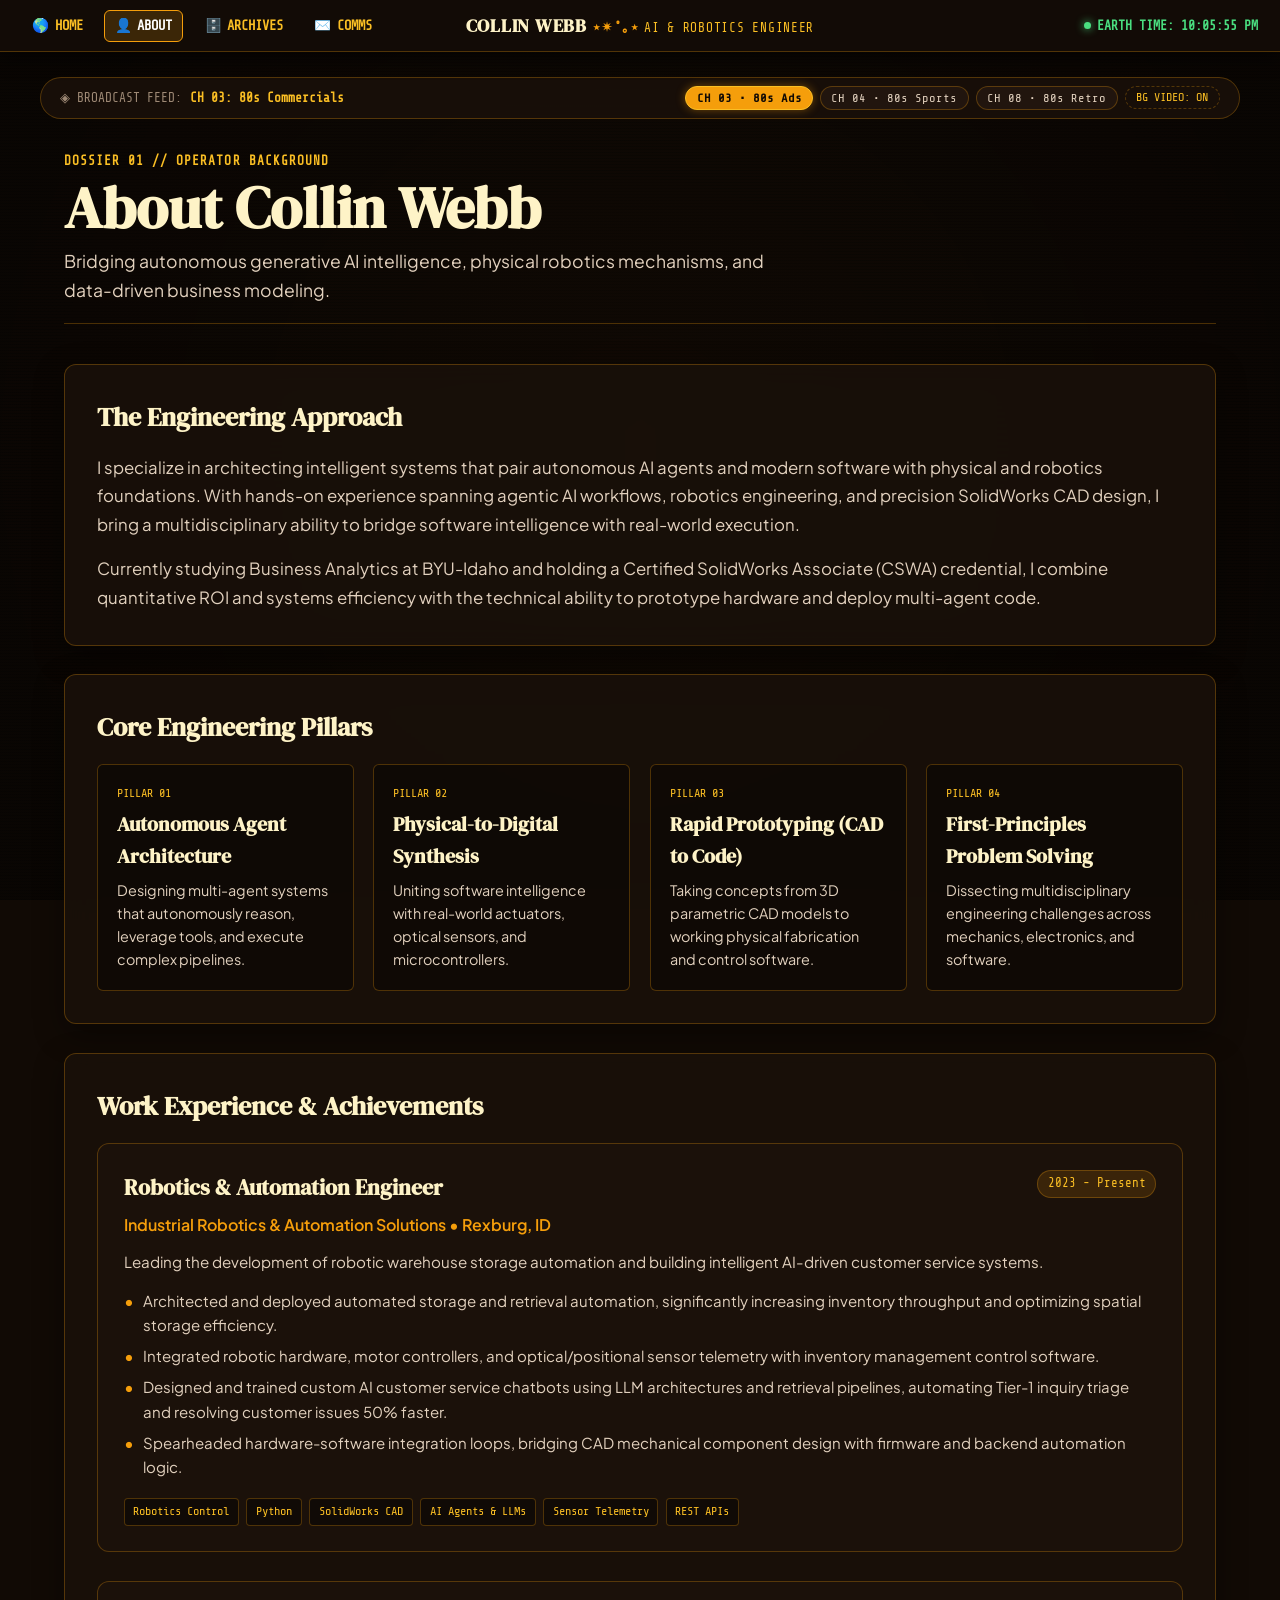
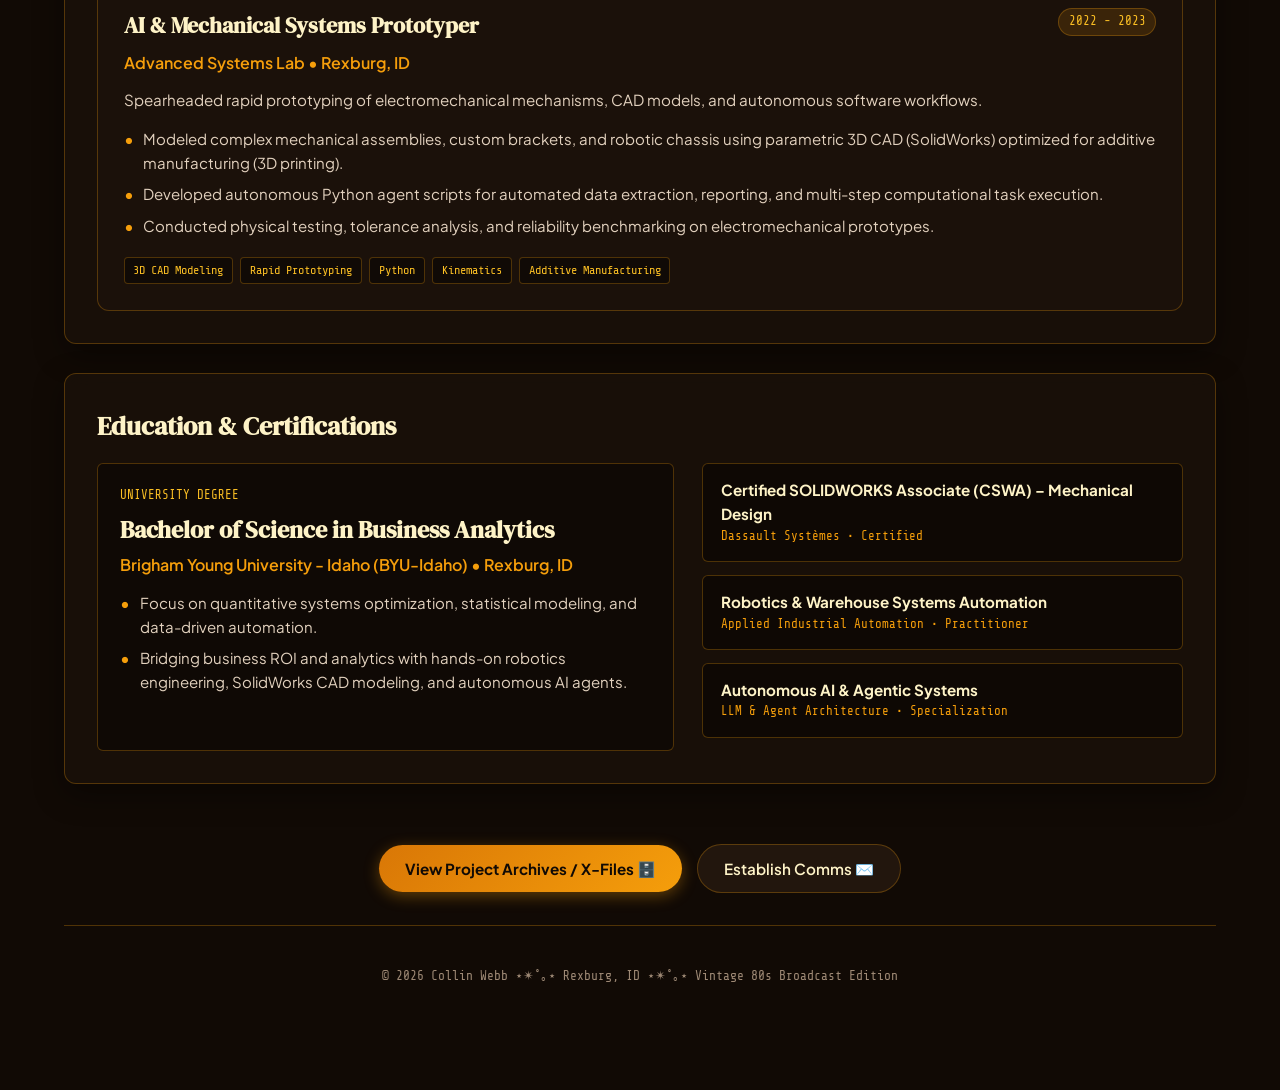
==== about.html @ f4bd3d14 "Revamp design in the style of chloeohallaron.xyz: pinned toolbar with live Earth Time clock, quirky " ====
<!DOCTYPE html>
<html lang="en">
<head>
  <meta charset="UTF-8">
  <meta name="viewport" content="width=device-width, initial-scale=1.0">
  <title>About Collin Webb ⋆✴︎˚｡⋆ AI & Robotics Engineer</title>
  <meta name="description" content="Biography, career experience, and academic foundation of Collin Webb - AI & Robotics Systems Engineer.">
  
  <!-- Fonts -->
  <link rel="preconnect" href="https://fonts.googleapis.com">
  <link rel="preconnect" href="https://fonts.gstatic.com" crossorigin>
  <link href="https://fonts.googleapis.com/css2?family=DM+Serif+Display:ital@0;1&family=Plus+Jakarta+Sans:wght@400;500;600;700;800&family=Share+Tech+Mono&display=swap" rel="stylesheet">
  
  <!-- Stylesheet -->
  <link rel="stylesheet" href="css/style.css">
</head>
<body>

  <!-- AMBIENT 80s VINTAGE VIDEO BACKDROP -->
  <div class="vintage-video-backdrop" id="video-backdrop">
    <div class="video-overlay-tint"></div>
    <div class="crt-scanlines"></div>
    <video id="bg-video-player" autoplay loop muted playsinline preload="auto">
      <source id="bg-video-source" src="assets/videos/retro-commercial.mp4" type="video/mp4">
    </video>
  </div>

  <!-- PINNED TOOLBAR -->
  <header class="pinned-toolbar">
    <div class="toolbar-grid">
      <div class="toolbar-left">
        <a href="index.html" class="tool-nav-btn">🌎 <span>HOME</span></a>
        <a href="about.html" class="tool-nav-btn active">👤 <span>ABOUT</span></a>
        <a href="projects.html" class="tool-nav-btn">🗄️ <span>ARCHIVES</span></a>
        <a href="contact.html" class="tool-nav-btn">✉️ <span>COMMS</span></a>
      </div>

      <div class="toolbar-center">
        <a href="index.html" class="operator-badge">
          COLLIN WEBB <span class="sparkle">⋆✴︎˚｡⋆</span> <span class="operator-role">AI & ROBOTICS ENGINEER</span>
        </a>
      </div>

      <div class="toolbar-right">
        <div class="earth-time">
          <span class="pulse-dot"></span>
          <span>EARTH TIME:</span>
          <strong id="earth-clock">--:--:--</strong>
        </div>
      </div>
    </div>
  </header>

  <!-- 80s TV CHANNEL CONTROLS -->
  <div class="tv-channel-bar">
    <div class="channel-info">
      <span>◈ BROADCAST FEED:</span>
      <strong id="current-channel-name">CH 03: 80s Commercials</strong>
    </div>

    <div class="channel-buttons">
      <button class="ch-btn active" data-src="assets/videos/retro-commercial.mp4" data-name="CH 03: 80s Commercials">
        CH 03 • 80s Ads
      </button>
      <button class="ch-btn" data-src="assets/videos/retro-80s-basketball.mp4" data-name="CH 04: 80s Basketball Sports">
        CH 04 • 80s Sports
      </button>
      <button class="ch-btn" data-src="assets/videos/retro-80s-disco.mp4" data-name="CH 08: 80s Disco & Retro">
        CH 08 • 80s Retro
      </button>
      <button id="toggle-video-bg" class="video-toggle-btn">BG VIDEO: ON</button>
    </div>
  </div>

  <!-- CONTENT -->
  <div class="site-wrapper">
    
    <header class="page-header">
      <span class="page-kicker">DOSSIER 01 // OPERATOR BACKGROUND</span>
      <h1 class="page-title">About Collin Webb</h1>
      <p class="page-subtitle">
        Bridging autonomous generative AI intelligence, physical robotics mechanisms, and data-driven business modeling.
      </p>
    </header>

    <div class="content-grid">
      
      <!-- Bio Summary Panel -->
      <section class="retro-panel">
        <h2 class="panel-title">The Engineering Approach</h2>
        <p style="font-size: 1.05rem; line-height: 1.7; margin-bottom: 1rem;">
          I specialize in architecting intelligent systems that pair autonomous AI agents and modern software with physical and robotics foundations. With hands-on experience spanning agentic AI workflows, robotics engineering, and precision SolidWorks CAD design, I bring a multidisciplinary ability to bridge software intelligence with real-world execution.
        </p>
        <p style="font-size: 1.05rem; line-height: 1.7;">
          Currently studying Business Analytics at BYU-Idaho and holding a Certified SolidWorks Associate (CSWA) credential, I combine quantitative ROI and systems efficiency with the technical ability to prototype hardware and deploy multi-agent code.
        </p>
      </section>

      <!-- 4 Core Pillars -->
      <section class="retro-panel">
        <h2 class="panel-title">Core Engineering Pillars</h2>
        <div style="display: grid; grid-template-columns: repeat(auto-fit, minmax(240px, 1fr)); gap: 1.2rem;">
          <div style="background: rgba(0,0,0,0.35); padding: 1.2rem; border: 1px solid var(--border-warm); border-radius: var(--radius-sm);">
            <div style="color: var(--amber-bright); font-family: var(--font-mono); font-size: 0.75rem; margin-bottom: 0.3rem;">PILLAR 01</div>
            <h3 style="font-family: var(--font-serif); font-size: 1.25rem; color: var(--text-cream); margin-bottom: 0.4rem;">Autonomous Agent Architecture</h3>
            <p style="font-size: 0.9rem; color: var(--text-parchment);">Designing multi-agent systems that autonomously reason, leverage tools, and execute complex pipelines.</p>
          </div>

          <div style="background: rgba(0,0,0,0.35); padding: 1.2rem; border: 1px solid var(--border-warm); border-radius: var(--radius-sm);">
            <div style="color: var(--amber-bright); font-family: var(--font-mono); font-size: 0.75rem; margin-bottom: 0.3rem;">PILLAR 02</div>
            <h3 style="font-family: var(--font-serif); font-size: 1.25rem; color: var(--text-cream); margin-bottom: 0.4rem;">Physical-to-Digital Synthesis</h3>
            <p style="font-size: 0.9rem; color: var(--text-parchment);">Uniting software intelligence with real-world actuators, optical sensors, and microcontrollers.</p>
          </div>

          <div style="background: rgba(0,0,0,0.35); padding: 1.2rem; border: 1px solid var(--border-warm); border-radius: var(--radius-sm);">
            <div style="color: var(--amber-bright); font-family: var(--font-mono); font-size: 0.75rem; margin-bottom: 0.3rem;">PILLAR 03</div>
            <h3 style="font-family: var(--font-serif); font-size: 1.25rem; color: var(--text-cream); margin-bottom: 0.4rem;">Rapid Prototyping (CAD to Code)</h3>
            <p style="font-size: 0.9rem; color: var(--text-parchment);">Taking concepts from 3D parametric CAD models to working physical fabrication and control software.</p>
          </div>

          <div style="background: rgba(0,0,0,0.35); padding: 1.2rem; border: 1px solid var(--border-warm); border-radius: var(--radius-sm);">
            <div style="color: var(--amber-bright); font-family: var(--font-mono); font-size: 0.75rem; margin-bottom: 0.3rem;">PILLAR 04</div>
            <h3 style="font-family: var(--font-serif); font-size: 1.25rem; color: var(--text-cream); margin-bottom: 0.4rem;">First-Principles Problem Solving</h3>
            <p style="font-size: 0.9rem; color: var(--text-parchment);">Dissecting multidisciplinary engineering challenges across mechanics, electronics, and software.</p>
          </div>
        </div>
      </section>

      <!-- Career History / Work Experience -->
      <section class="retro-panel">
        <h2 class="panel-title">Work Experience & Achievements</h2>
        
        <div class="exp-timeline-list">
          <!-- Role 1 -->
          <div class="exp-entry">
            <div class="exp-headbar">
              <h3 class="exp-role-title">Robotics & Automation Engineer</h3>
              <span class="exp-tag-period">2023 - Present</span>
            </div>
            <div class="exp-meta">Industrial Robotics & Automation Solutions • Rexburg, ID</div>
            <p style="font-size: 0.95rem; margin-bottom: 0.9rem;">
              Leading the development of robotic warehouse storage automation and building intelligent AI-driven customer service systems.
            </p>
            <ul class="exp-bullets">
              <li>Architected and deployed automated storage and retrieval automation, significantly increasing inventory throughput and optimizing spatial storage efficiency.</li>
              <li>Integrated robotic hardware, motor controllers, and optical/positional sensor telemetry with inventory management control software.</li>
              <li>Designed and trained custom AI customer service chatbots using LLM architectures and retrieval pipelines, automating Tier-1 inquiry triage and resolving customer issues 50% faster.</li>
              <li>Spearheaded hardware-software integration loops, bridging CAD mechanical component design with firmware and backend automation logic.</li>
            </ul>
            <div class="tech-chips">
              <span class="chip">Robotics Control</span>
              <span class="chip">Python</span>
              <span class="chip">SolidWorks CAD</span>
              <span class="chip">AI Agents & LLMs</span>
              <span class="chip">Sensor Telemetry</span>
              <span class="chip">REST APIs</span>
            </div>
          </div>

          <!-- Role 2 -->
          <div class="exp-entry">
            <div class="exp-headbar">
              <h3 class="exp-role-title">AI & Mechanical Systems Prototyper</h3>
              <span class="exp-tag-period">2022 - 2023</span>
            </div>
            <div class="exp-meta">Advanced Systems Lab • Rexburg, ID</div>
            <p style="font-size: 0.95rem; margin-bottom: 0.9rem;">
              Spearheaded rapid prototyping of electromechanical mechanisms, CAD models, and autonomous software workflows.
            </p>
            <ul class="exp-bullets">
              <li>Modeled complex mechanical assemblies, custom brackets, and robotic chassis using parametric 3D CAD (SolidWorks) optimized for additive manufacturing (3D printing).</li>
              <li>Developed autonomous Python agent scripts for automated data extraction, reporting, and multi-step computational task execution.</li>
              <li>Conducted physical testing, tolerance analysis, and reliability benchmarking on electromechanical prototypes.</li>
            </ul>
            <div class="tech-chips">
              <span class="chip">3D CAD Modeling</span>
              <span class="chip">Rapid Prototyping</span>
              <span class="chip">Python</span>
              <span class="chip">Kinematics</span>
              <span class="chip">Additive Manufacturing</span>
            </div>
          </div>
        </div>
      </section>

      <!-- Education & Certifications -->
      <section class="retro-panel" id="education">
        <h2 class="panel-title">Education & Certifications</h2>
        
        <div class="edu-cert-split">
          <div style="background: rgba(0,0,0,0.35); padding: 1.4rem; border: 1px solid var(--border-warm); border-radius: var(--radius-sm);">
            <div style="font-family: var(--font-mono); font-size: 0.78rem; color: var(--amber-bright); margin-bottom: 0.3rem;">UNIVERSITY DEGREE</div>
            <h3 style="font-family: var(--font-serif); font-size: 1.5rem; color: var(--text-cream); margin-bottom: 0.2rem;">Bachelor of Science in Business Analytics</h3>
            <div style="font-size: 1rem; color: var(--amber-primary); font-weight: 600; margin-bottom: 0.8rem;">Brigham Young University - Idaho (BYU-Idaho) • Rexburg, ID</div>
            <ul class="exp-bullets">
              <li>Focus on quantitative systems optimization, statistical modeling, and data-driven automation.</li>
              <li>Bridging business ROI and analytics with hands-on robotics engineering, SolidWorks CAD modeling, and autonomous AI agents.</li>
            </ul>
          </div>

          <div>
            <div class="cert-pill-item">
              <div class="cert-title">Certified SOLIDWORKS Associate (CSWA) – Mechanical Design</div>
              <div class="cert-org">Dassault Systèmes • Certified</div>
            </div>
            <div class="cert-pill-item">
              <div class="cert-title">Robotics & Warehouse Systems Automation</div>
              <div class="cert-org">Applied Industrial Automation • Practitioner</div>
            </div>
            <div class="cert-pill-item">
              <div class="cert-title">Autonomous AI & Agentic Systems</div>
              <div class="cert-org">LLM & Agent Architecture • Specialization</div>
            </div>
          </div>
        </div>
      </section>

      <!-- Next Steps Call to Action -->
      <div style="text-align: center; margin: 2rem 0;">
        <a href="projects.html" class="btn-quirky">View Project Archives / X-Files 🗄️</a>
        <a href="contact.html" class="btn-quirky-sec" style="margin-left: 0.8rem;">Establish Comms ✉️</a>
      </div>

    </div>

    <!-- FOOTER -->
    <footer class="retro-footer">
      <p>© <span id="footer-year">2026</span> Collin Webb ⋆✴︎˚｡⋆ Rexburg, ID ⋆✴︎˚｡⋆ Vintage 80s Broadcast Edition</p>
    </footer>

  </div>

  <div id="toast" class="vintage-toast"></div>

  <script src="js/data.js"></script>
  <script src="js/main.js"></script>
</body>
</html>
---- css/style.css ----
/* ===================================================================
   COLLIN WEBB • VINTAGE 80s x CHLOE O'HALLARON STYLE REVAMP
   Quirky art-directed layout, floating badges, pinned toolbar,
   live Earth Time clock, ambient 80s video, warm walnut & amber palette.
   =================================================================== */

:root {
  /* Vintage Brown & Warm Phosphor Palette */
  --bg-deep: #110a05;
  --bg-panel: rgba(26, 17, 10, 0.88);
  --bg-panel-hover: rgba(38, 25, 15, 0.96);
  --border-warm: rgba(245, 158, 11, 0.28);
  --border-bright: #f59e0b;
  
  --text-cream: #fef3c7;
  --text-parchment: #e2d1be;
  --text-dim: #9e8975;
  
  --amber-primary: #f59e0b;
  --amber-bright: #fbbf24;
  --retro-green: #4ade80;
  
  /* Fonts */
  --font-mono: 'Share Tech Mono', ui-monospace, monospace;
  --font-serif: 'DM Serif Display', Georgia, serif;
  --font-sans: 'Plus Jakarta Sans', -apple-system, sans-serif;
  
  --radius-sm: 6px;
  --radius-md: 12px;
  --radius-lg: 20px;
  --radius-pill: 9999px;
}

*, *::before, *::after {
  box-sizing: border-box;
  margin: 0;
  padding: 0;
}

html {
  scroll-behavior: smooth;
  background-color: var(--bg-deep);
}

body {
  font-family: var(--font-sans);
  background-color: var(--bg-deep);
  color: var(--text-parchment);
  line-height: 1.6;
  min-height: 100vh;
  position: relative;
  overflow-x: hidden;
}

/* =============================================================
   AMBIENT 80s VINTAGE VIDEO BACKDROP
   ============================================================= */
.vintage-video-backdrop {
  position: fixed;
  top: 0;
  left: 0;
  width: 100vw;
  height: 100vh;
  z-index: 0;
  pointer-events: none;
  overflow: hidden;
  transition: opacity 0.4s ease;
}

.vintage-video-backdrop.hidden-bg {
  opacity: 0;
}

.vintage-video-backdrop video {
  position: absolute;
  top: 50%;
  left: 50%;
  width: 100vw;
  height: 100vh;
  object-fit: cover;
  transform: translate(-50%, -50%) scale(1.05);
  filter: sepia(0.65) contrast(1.15) brightness(0.38) saturate(1.2);
}

.video-overlay-tint {
  position: absolute;
  top: 0;
  left: 0;
  width: 100%;
  height: 100%;
  background: radial-gradient(circle at center, rgba(17, 10, 5, 0.8) 0%, rgba(10, 6, 3, 0.95) 85%);
  z-index: 1;
}

.crt-scanlines {
  position: absolute;
  top: 0;
  left: 0;
  width: 100%;
  height: 100%;
  background: repeating-linear-gradient(
    rgba(0, 0, 0, 0) 0px,
    rgba(0, 0, 0, 0) 2px,
    rgba(0, 0, 0, 0.35) 3px
  );
  z-index: 2;
  pointer-events: none;
}

/* =============================================================
   PINNED CHLOE-STYLE TOP TOOLBAR
   ============================================================= */
.pinned-toolbar {
  position: fixed;
  top: 0;
  left: 0;
  right: 0;
  z-index: 1000;
  background: rgba(20, 12, 7, 0.94);
  backdrop-filter: blur(14px);
  -webkit-backdrop-filter: blur(14px);
  border-bottom: 1px solid var(--border-warm);
  padding: 0.6rem 1.4rem;
  box-shadow: 0 4px 20px rgba(0, 0, 0, 0.7);
}

.toolbar-grid {
  max-width: 1400px;
  margin: 0 auto;
  display: grid;
  grid-template-columns: 1fr auto 1fr;
  align-items: center;
  gap: 1rem;
}

.toolbar-left {
  display: flex;
  align-items: center;
  gap: 0.75rem;
  font-family: var(--font-mono);
  font-size: 0.86rem;
}

.tool-nav-btn {
  color: var(--amber-bright);
  text-decoration: none;
  padding: 0.25rem 0.6rem;
  border-radius: var(--radius-sm);
  transition: all 0.2s ease;
  display: inline-flex;
  align-items: center;
  gap: 0.35rem;
  font-weight: 600;
}

.tool-nav-btn:hover,
.tool-nav-btn.active {
  background: rgba(245, 158, 11, 0.18);
  color: #fff;
  border: 1px solid var(--border-bright);
}

.toolbar-center {
  text-align: center;
  font-family: var(--font-serif);
  font-size: 1.15rem;
  letter-spacing: 0.04em;
  white-space: nowrap;
}

.operator-badge {
  color: var(--text-cream);
  text-decoration: none;
  font-weight: 700;
}

.sparkle {
  color: var(--amber-primary);
  font-family: var(--font-mono);
  font-size: 0.85rem;
}

.operator-role {
  color: var(--amber-bright);
  font-family: var(--font-mono);
  font-size: 0.8rem;
  font-weight: 500;
}

.toolbar-right {
  display: flex;
  align-items: center;
  justify-content: flex-end;
  gap: 1rem;
  font-family: var(--font-mono);
  font-size: 0.82rem;
}

.earth-time {
  color: var(--retro-green);
  display: flex;
  align-items: center;
  gap: 0.4rem;
  font-weight: bold;
}

.pulse-dot {
  width: 7px;
  height: 7px;
  border-radius: 50%;
  background: var(--retro-green);
  box-shadow: 0 0 8px var(--retro-green);
  animation: pulse 1.8s infinite;
}

@keyframes pulse {
  0%, 100% { opacity: 0.7; }
  50% { opacity: 1; transform: scale(1.15); }
}

/* =============================================================
   SUB-BAR: 80s TV CHANNELS
   ============================================================= */
.tv-channel-bar {
  max-width: 1200px;
  margin: 4.8rem auto 1.5rem auto;
  padding: 0.5rem 1.2rem;
  background: var(--bg-panel);
  border: 1px solid var(--border-warm);
  border-radius: var(--radius-pill);
  display: flex;
  align-items: center;
  justify-content: space-between;
  flex-wrap: wrap;
  gap: 0.8rem;
  backdrop-filter: blur(12px);
  position: relative;
  z-index: 10;
}

.channel-info {
  font-family: var(--font-mono);
  font-size: 0.8rem;
  color: var(--text-dim);
  display: flex;
  align-items: center;
  gap: 0.5rem;
}

.channel-info strong {
  color: var(--amber-bright);
}

.channel-buttons {
  display: flex;
  align-items: center;
  gap: 0.45rem;
}

.ch-btn {
  background: rgba(38, 25, 16, 0.75);
  border: 1px solid var(--border-warm);
  color: var(--text-parchment);
  font-family: var(--font-mono);
  font-size: 0.76rem;
  padding: 0.25rem 0.65rem;
  border-radius: var(--radius-pill);
  cursor: pointer;
  transition: all 0.2s ease;
}

.ch-btn:hover,
.ch-btn.active {
  background: var(--amber-primary);
  border-color: var(--amber-bright);
  color: #110a05;
  font-weight: bold;
  box-shadow: 0 0 10px rgba(245, 158, 11, 0.4);
}

.video-toggle-btn {
  background: transparent;
  border: 1px dashed var(--border-warm);
  color: var(--amber-bright);
  font-family: var(--font-mono);
  font-size: 0.74rem;
  padding: 0.25rem 0.65rem;
  border-radius: var(--radius-pill);
  cursor: pointer;
}

/* =============================================================
   PAGE CONTENT WRAPPER
   ============================================================= */
.site-wrapper {
  position: relative;
  z-index: 10;
  max-width: 1200px;
  margin: 0 auto;
  padding: 0 1.5rem 4rem 1.5rem;
}

/* =============================================================
   CHLOE-STYLE QUIRKY FLOATING STICKERS (HERO)
   ============================================================= */
.hero-canvas {
  padding: 2rem 0 3.5rem 0;
  position: relative;
}

.masthead {
  text-align: center;
  margin-bottom: 2.8rem;
}

.masthead-edition {
  font-family: var(--font-mono);
  font-size: 0.82rem;
  color: var(--text-dim);
  letter-spacing: 0.08em;
  margin-bottom: 0.6rem;
}

.main-title {
  font-family: var(--font-serif);
  font-size: clamp(3.2rem, 7vw, 5.5rem);
  font-weight: 700;
  line-height: 1;
  color: var(--text-cream);
  margin-bottom: 0.6rem;
  letter-spacing: -0.01em;
}

.main-title .amber {
  color: var(--amber-bright);
  text-shadow: 0 0 16px rgba(245, 158, 11, 0.45);
}

.hero-tagline {
  font-size: 1.25rem;
  color: var(--text-parchment);
  max-width: 680px;
  margin: 0 auto 1.5rem auto;
  line-height: 1.5;
}

.hero-actions {
  display: flex;
  justify-content: center;
  flex-wrap: wrap;
  gap: 0.85rem;
}

/* Quirky Floating Stickers Grid */
.quirky-stickers-zone {
  display: grid;
  grid-template-columns: repeat(auto-fit, minmax(280px, 1fr));
  gap: 1.4rem;
  margin: 3.5rem 0 2rem 0;
}

.quirky-badge-card {
  background: var(--bg-panel);
  border: 1px solid var(--border-warm);
  border-radius: var(--radius-md);
  padding: 1.4rem;
  text-decoration: none;
  color: inherit;
  display: flex;
  flex-direction: column;
  transition: all 0.3s cubic-bezier(0.34, 1.56, 0.64, 1);
  box-shadow: 0 8px 24px rgba(0, 0, 0, 0.45);
  position: relative;
  overflow: hidden;
}

.quirky-badge-card:hover {
  transform: translateY(-8px) rotate(1deg) scale(1.02);
  border-color: var(--amber-primary);
  background: var(--bg-panel-hover);
  box-shadow: 0 15px 35px rgba(0, 0, 0, 0.6), 0 0 15px rgba(245, 158, 11, 0.25);
}

.badge-topline {
  display: flex;
  justify-content: space-between;
  align-items: center;
  font-family: var(--font-mono);
  font-size: 0.75rem;
  color: var(--amber-primary);
  margin-bottom: 0.5rem;
}

.badge-tag {
  background: rgba(245, 158, 11, 0.12);
  padding: 0.15rem 0.5rem;
  border-radius: var(--radius-pill);
}

.badge-title {
  font-family: var(--font-serif);
  font-size: 1.4rem;
  color: var(--text-cream);
  line-height: 1.2;
  margin-bottom: 0.4rem;
}

.badge-desc {
  font-size: 0.9rem;
  color: var(--text-parchment);
  line-height: 1.5;
  margin-bottom: 0.8rem;
}

.badge-arrow {
  margin-top: auto;
  font-family: var(--font-mono);
  font-size: 0.8rem;
  color: var(--amber-bright);
  font-weight: bold;
}

/* =============================================================
   HERO TV SECTION (MINI CRT SCREEN)
   ============================================================= */
.hero-tv-container {
  max-width: 720px;
  margin: 2.5rem auto;
  background: linear-gradient(180deg, #3d2719 0%, #26170d 50%, #170d06 100%);
  border: 10px solid #4a3020;
  border-radius: var(--radius-lg);
  box-shadow: 0 25px 60px rgba(0, 0, 0, 0.85);
  overflow: hidden;
  position: relative;
}

.hero-tv-screen {
  position: relative;
  width: 100%;
  aspect-ratio: 16 / 9;
  background: #000;
  overflow: hidden;
}

.hero-tv-screen video {
  width: 100%;
  height: 100%;
  object-fit: cover;
  filter: sepia(0.35) contrast(1.1) brightness(0.92);
}

.screen-badge {
  position: absolute;
  top: 12px;
  left: 14px;
  background: rgba(0, 0, 0, 0.75);
  border: 1px solid var(--amber-primary);
  color: var(--amber-bright);
  font-family: var(--font-mono);
  font-size: 0.74rem;
  padding: 0.2rem 0.6rem;
  border-radius: var(--radius-sm);
  z-index: 5;
  backdrop-filter: blur(4px);
}

.tv-bottom-chassis {
  padding: 0.7rem 1.4rem;
  background: #1e120a;
  display: flex;
  justify-content: space-between;
  align-items: center;
  font-family: var(--font-mono);
  font-size: 0.75rem;
  color: #ad8362;
  border-top: 2px solid #140b05;
}

.tv-dials {
  display: flex;
  gap: 0.6rem;
  color: #8c5d3b;
  font-size: 1rem;
}

/* =============================================================
   BUTTON STYLES
   ============================================================= */
.btn-quirky {
  background: linear-gradient(135deg, #d97706, #f59e0b);
  color: #110a05;
  font-weight: 700;
  font-size: 0.95rem;
  padding: 0.7rem 1.6rem;
  border-radius: var(--radius-pill);
  text-decoration: none;
  display: inline-flex;
  align-items: center;
  gap: 0.4rem;
  border: none;
  cursor: pointer;
  box-shadow: 0 4px 15px rgba(245, 158, 11, 0.35);
  transition: all 0.25s ease;
}

.btn-quirky:hover {
  transform: translateY(-2px);
  background: linear-gradient(135deg, #f59e0b, #fbbf24);
  box-shadow: 0 6px 20px rgba(245, 158, 11, 0.55);
}

.btn-quirky-sec {
  background: rgba(38, 25, 16, 0.85);
  border: 1px solid var(--border-warm);
  color: var(--text-cream);
  font-weight: 600;
  font-size: 0.95rem;
  padding: 0.7rem 1.6rem;
  border-radius: var(--radius-pill);
  text-decoration: none;
  display: inline-flex;
  align-items: center;
  gap: 0.4rem;
  cursor: pointer;
  transition: all 0.2s ease;
}

.btn-quirky-sec:hover {
  background: rgba(55, 36, 23, 0.95);
  border-color: var(--amber-primary);
  transform: translateY(-2px);
}

/* =============================================================
   DEDICATED PAGE SECTIONS (ABOUT, PROJECTS, CONTACT)
   ============================================================= */
.page-header {
  margin: 2rem 0 2.5rem 0;
  border-bottom: 1px solid var(--border-warm);
  padding-bottom: 1.2rem;
}

.page-kicker {
  font-family: var(--font-mono);
  font-size: 0.8rem;
  color: var(--amber-bright);
  font-weight: bold;
  letter-spacing: 0.08em;
  display: block;
  margin-bottom: 0.3rem;
}

.page-title {
  font-family: var(--font-serif);
  font-size: clamp(2.4rem, 4.5vw, 3.6rem);
  color: var(--text-cream);
  line-height: 1.1;
  margin-bottom: 0.5rem;
}

.page-subtitle {
  font-size: 1.1rem;
  color: var(--text-parchment);
  max-width: 720px;
}

/* Cards & Layout */
.content-grid {
  display: grid;
  grid-template-columns: 1fr;
  gap: 1.8rem;
}

.retro-panel {
  background: var(--bg-panel);
  border: 1px solid var(--border-warm);
  border-radius: var(--radius-md);
  padding: 2rem;
  backdrop-filter: blur(14px);
  box-shadow: 0 10px 30px rgba(0, 0, 0, 0.4);
}

.panel-title {
  font-family: var(--font-serif);
  font-size: 1.6rem;
  color: var(--text-cream);
  margin-bottom: 1rem;
}

/* Experience Cards */
.exp-timeline-list {
  display: flex;
  flex-direction: column;
  gap: 1.8rem;
}

.exp-entry {
  background: rgba(30, 19, 12, 0.7);
  border: 1px solid var(--border-warm);
  border-radius: var(--radius-md);
  padding: 1.6rem;
  transition: all 0.25s ease;
}

.exp-entry:hover {
  border-color: var(--amber-primary);
  background: var(--bg-panel-hover);
  transform: translateY(-2px);
}

.exp-headbar {
  display: flex;
  justify-content: space-between;
  align-items: flex-start;
  flex-wrap: wrap;
  gap: 0.5rem;
  margin-bottom: 0.4rem;
}

.exp-role-title {
  font-family: var(--font-serif);
  font-size: 1.4rem;
  color: var(--text-cream);
}

.exp-tag-period {
  font-family: var(--font-mono);
  font-size: 0.78rem;
  padding: 0.2rem 0.6rem;
  background: rgba(245, 158, 11, 0.14);
  border: 1px solid var(--border-warm);
  color: var(--amber-bright);
  border-radius: var(--radius-pill);
}

.exp-meta {
  font-size: 1rem;
  font-weight: 600;
  color: var(--amber-primary);
  margin-bottom: 0.8rem;
}

.exp-bullets {
  list-style: none;
  display: flex;
  flex-direction: column;
  gap: 0.45rem;
  margin-bottom: 1.2rem;
}

.exp-bullets li {
  position: relative;
  padding-left: 1.2rem;
  font-size: 0.94rem;
  color: var(--text-parchment);
}

.exp-bullets li::before {
  content: "•";
  position: absolute;
  left: 0;
  color: var(--amber-primary);
  font-weight: bold;
}

.tech-chips {
  display: flex;
  flex-wrap: wrap;
  gap: 0.45rem;
}

.chip {
  font-family: var(--font-mono);
  font-size: 0.75rem;
  padding: 0.2rem 0.55rem;
  background: rgba(0, 0, 0, 0.4);
  border: 1px solid var(--border-warm);
  border-radius: 4px;
  color: var(--amber-bright);
}

/* Projects Grid (X-Files / Archives) */
.project-filter-row {
  display: flex;
  flex-wrap: wrap;
  gap: 0.5rem;
  margin-bottom: 2rem;
}

.proj-filter-pill {
  background: var(--bg-panel);
  border: 1px solid var(--border-warm);
  color: var(--text-parchment);
  font-family: var(--font-mono);
  font-size: 0.82rem;
  padding: 0.45rem 1rem;
  border-radius: var(--radius-pill);
  cursor: pointer;
  transition: all 0.2s ease;
}

.proj-filter-pill:hover,
.proj-filter-pill.active {
  background: var(--amber-primary);
  border-color: var(--amber-bright);
  color: #110a05;
  font-weight: bold;
}

.projects-archive-grid {
  display: grid;
  grid-template-columns: repeat(auto-fit, minmax(320px, 1fr));
  gap: 1.8rem;
}

.archive-proj-card {
  background: var(--bg-panel);
  border: 1px solid var(--border-warm);
  border-radius: var(--radius-md);
  padding: 1.8rem;
  display: flex;
  flex-direction: column;
  transition: all 0.3s ease;
}

.archive-proj-card:hover {
  transform: translateY(-5px);
  border-color: var(--amber-primary);
  box-shadow: 0 15px 35px rgba(0, 0, 0, 0.6);
}

.proj-kicker {
  font-family: var(--font-mono);
  font-size: 0.74rem;
  color: var(--amber-primary);
  text-transform: uppercase;
  margin-bottom: 0.35rem;
}

.proj-name {
  font-family: var(--font-serif);
  font-size: 1.5rem;
  color: var(--text-cream);
  margin-bottom: 0.3rem;
}

.proj-tag {
  font-size: 0.92rem;
  color: var(--amber-bright);
  font-weight: 500;
  margin-bottom: 0.8rem;
}

.proj-description {
  font-size: 0.93rem;
  color: var(--text-parchment);
  line-height: 1.55;
  margin-bottom: 1.1rem;
}

.proj-metrics-box {
  background: rgba(0, 0, 0, 0.4);
  border: 1px solid var(--border-warm);
  padding: 0.5rem 0.8rem;
  font-family: var(--font-mono);
  font-size: 0.8rem;
  color: var(--retro-green);
  border-radius: var(--radius-sm);
  margin-bottom: 1.2rem;
}

.proj-links-footer {
  margin-top: auto;
  padding-top: 1rem;
  border-top: 1px solid var(--border-warm);
  display: flex;
  justify-content: space-between;
}

.proj-link-action {
  font-family: var(--font-mono);
  font-size: 0.86rem;
  color: var(--amber-bright);
  text-decoration: none;
  font-weight: bold;
}

.proj-link-action:hover {
  text-decoration: underline;
}

/* =============================================================
   EDUCATION & CERTS
   ============================================================= */
.edu-cert-split {
  display: grid;
  grid-template-columns: 1.2fr 1fr;
  gap: 1.8rem;
}

.cert-pill-item {
  background: rgba(0, 0, 0, 0.4);
  border: 1px solid var(--border-warm);
  border-radius: var(--radius-sm);
  padding: 0.9rem 1.1rem;
  margin-bottom: 0.8rem;
}

.cert-title {
  font-weight: 700;
  color: var(--text-cream);
  font-size: 0.95rem;
}

.cert-org {
  font-family: var(--font-mono);
  font-size: 0.78rem;
  color: var(--amber-primary);
}

/* =============================================================
   CONTACT PAGE
   ============================================================= */
.contact-console {
  background: var(--bg-panel);
  border: 1px solid var(--border-warm);
  border-radius: var(--radius-lg);
  padding: 3.5rem 2rem;
  text-align: center;
  max-width: 800px;
  margin: 0 auto;
}

.contact-console-title {
  font-family: var(--font-serif);
  font-size: clamp(2rem, 4vw, 3rem);
  color: var(--text-cream);
  margin-bottom: 0.8rem;
}

.contact-social-row {
  display: flex;
  justify-content: center;
  flex-wrap: wrap;
  gap: 1rem;
  margin-top: 2rem;
}

.social-button {
  font-family: var(--font-mono);
  font-size: 0.9rem;
  color: var(--amber-bright);
  text-decoration: none;
  padding: 0.5rem 1.2rem;
  background: rgba(0, 0, 0, 0.4);
  border: 1px solid var(--border-warm);
  border-radius: var(--radius-pill);
  transition: all 0.2s ease;
}

.social-button:hover {
  background: var(--amber-primary);
  color: #110a05;
  font-weight: bold;
}

/* =============================================================
   FOOTER & TOAST
   ============================================================= */
.retro-footer {
  text-align: center;
  padding: 2.5rem 0;
  border-top: 1px solid var(--border-warm);
  font-family: var(--font-mono);
  font-size: 0.8rem;
  color: var(--text-dim);
  position: relative;
  z-index: 10;
}

.vintage-toast {
  position: fixed;
  bottom: 2rem;
  right: 2rem;
  background: #170d06;
  color: var(--amber-bright);
  border: 1px solid var(--border-bright);
  border-radius: var(--radius-sm);
  padding: 0.8rem 1.4rem;
  font-family: var(--font-mono);
  font-size: 0.88rem;
  z-index: 2000;
  box-shadow: 0 10px 30px rgba(0, 0, 0, 0.9), 0 0 12px rgba(245, 158, 11, 0.35);
  transform: translateY(150%);
  opacity: 0;
  transition: transform 0.3s cubic-bezier(0.16, 1, 0.3, 1), opacity 0.3s ease;
  pointer-events: none;
}

.vintage-toast.show {
  transform: translateY(0);
  opacity: 1;
}

/* =============================================================
   RESPONSIVE DESIGN
   ============================================================= */
@media (max-width: 950px) {
  .toolbar-grid {
    grid-template-columns: 1fr;
    text-align: center;
    gap: 0.4rem;
  }
  .toolbar-left,
  .toolbar-right {
    justify-content: center;
  }
  .tv-channel-bar {
    margin-top: 7rem;
    flex-direction: column;
    align-items: center;
  }
  .edu-cert-split {
    grid-template-columns: 1fr;
  }
}
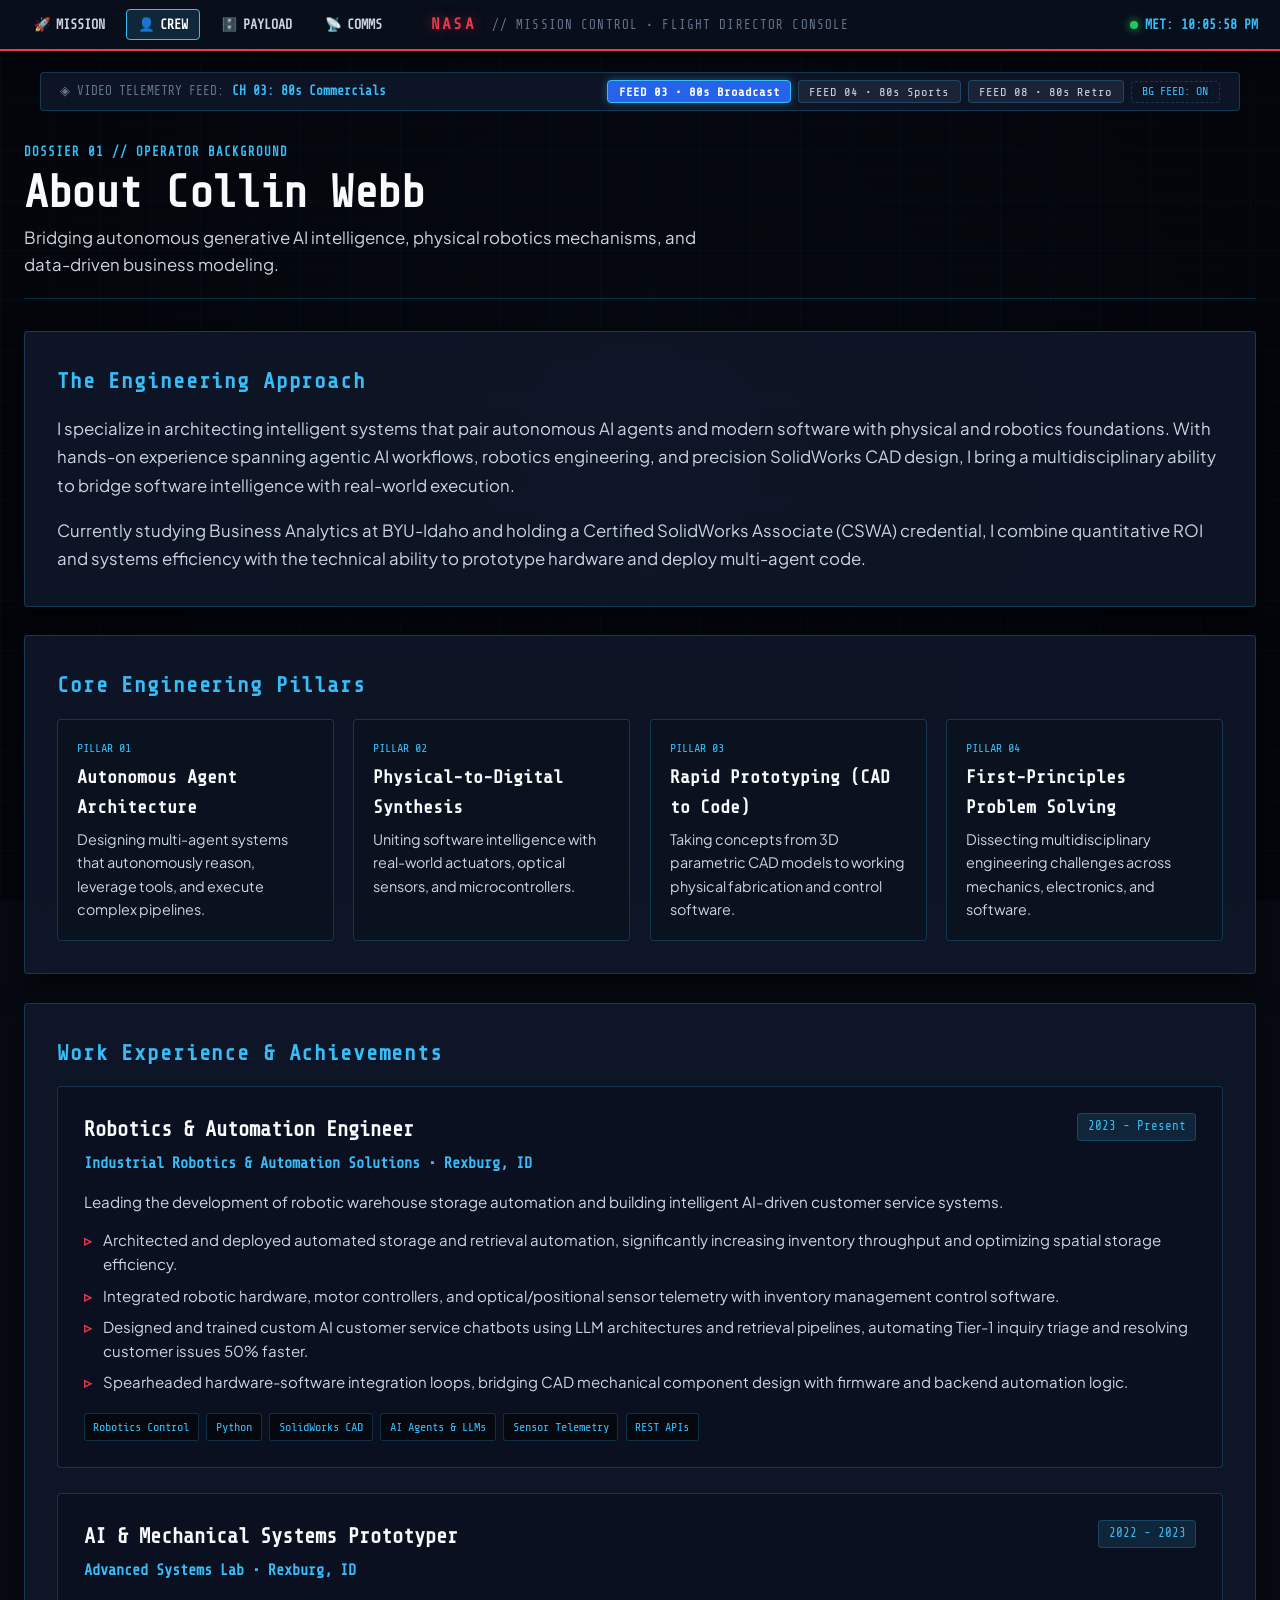
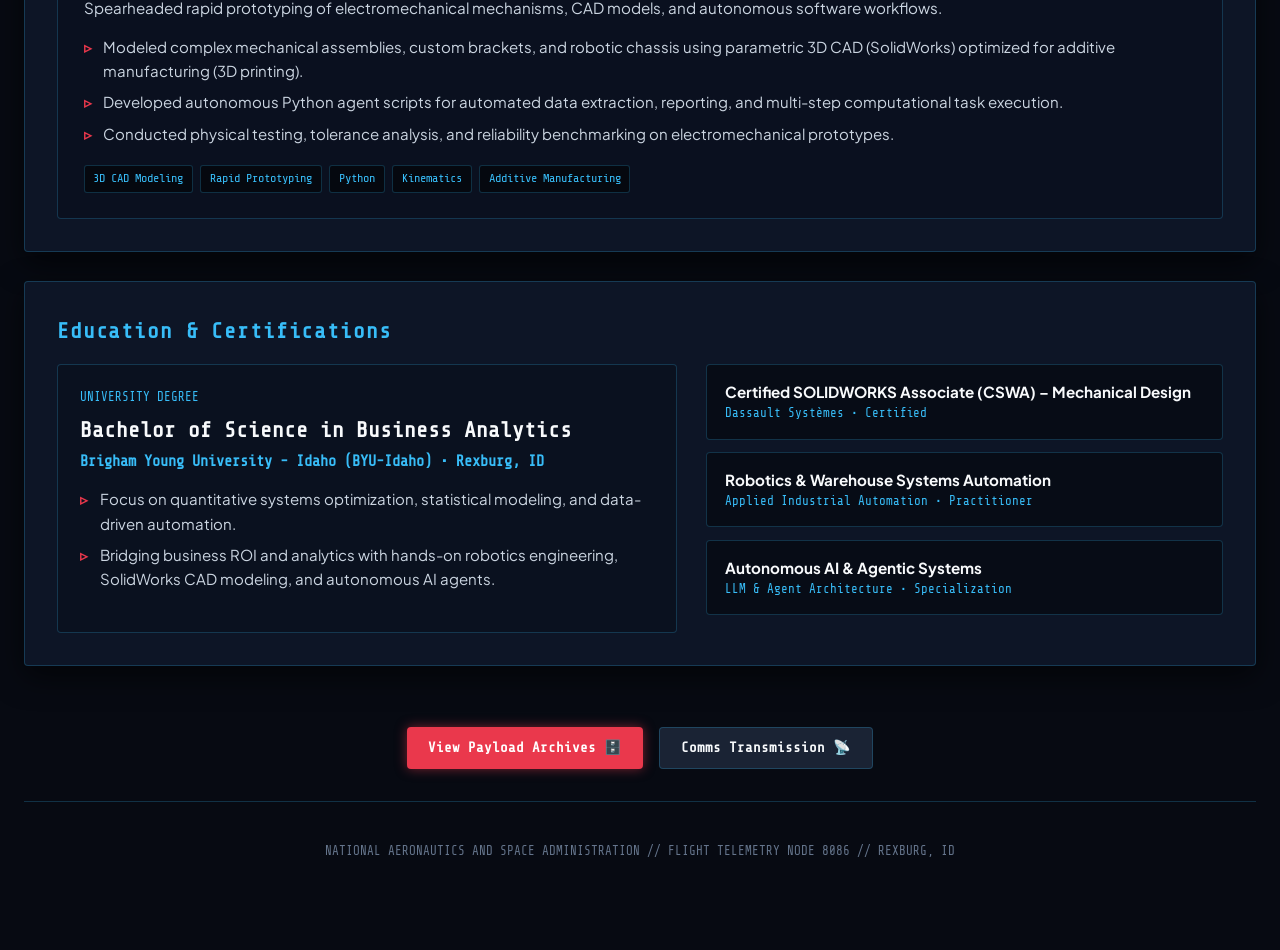
==== commit 4cc3bbd9: "Revamp to vintage NASA Mission Control theme with simplistic TV center stage, decor, and unified sub" ====
--- a/about.html
+++ b/about.html
@@ -25,50 +25,51 @@
     </video>
   </div>
 
-  <!-- PINNED TOOLBAR -->
+  <div class="nasa-grid-overlay"></div>
+
+  <!-- PINNED NASA FLIGHT DIRECTOR TOOLBAR -->
   <header class="pinned-toolbar">
     <div class="toolbar-grid">
       <div class="toolbar-left">
-        <a href="index.html" class="tool-nav-btn">🌎 <span>HOME</span></a>
-        <a href="about.html" class="tool-nav-btn active">👤 <span>ABOUT</span></a>
-        <a href="projects.html" class="tool-nav-btn">🗄️ <span>ARCHIVES</span></a>
-        <a href="contact.html" class="tool-nav-btn">✉️ <span>COMMS</span></a>
+        <a href="index.html" class="tool-nav-btn">🚀 <span>MISSION</span></a>
+        <a href="about.html" class="tool-nav-btn active">👤 <span>CREW</span></a>
+        <a href="projects.html" class="tool-nav-btn">🗄️ <span>PAYLOAD</span></a>
+        <a href="contact.html" class="tool-nav-btn">📡 <span>COMMS</span></a>
       </div>
 
       <div class="toolbar-center">
-        <a href="index.html" class="operator-badge">
-          COLLIN WEBB <span class="sparkle">⋆✴︎˚｡⋆</span> <span class="operator-role">AI & ROBOTICS ENGINEER</span>
-        </a>
+        <a href="index.html" class="nasa-worm-badge">NASA</a>
+        <span class="nasa-mission-sub">// MISSION CONTROL • FLIGHT DIRECTOR CONSOLE</span>
       </div>
 
       <div class="toolbar-right">
-        <div class="earth-time">
-          <span class="pulse-dot"></span>
-          <span>EARTH TIME:</span>
+        <div class="mission-clock">
+          <span class="status-telemetry-led"></span>
+          <span>MET:</span>
           <strong id="earth-clock">--:--:--</strong>
         </div>
       </div>
     </div>
   </header>
 
-  <!-- 80s TV CHANNEL CONTROLS -->
+  <!-- NASA TELEMETRY & CHANNEL TUNER BAR -->
   <div class="tv-channel-bar">
     <div class="channel-info">
-      <span>◈ BROADCAST FEED:</span>
+      <span>◈ VIDEO TELEMETRY FEED:</span>
       <strong id="current-channel-name">CH 03: 80s Commercials</strong>
     </div>
 
     <div class="channel-buttons">
       <button class="ch-btn active" data-src="assets/videos/retro-commercial.mp4" data-name="CH 03: 80s Commercials">
-        CH 03 • 80s Ads
+        FEED 03 • 80s Broadcast
       </button>
       <button class="ch-btn" data-src="assets/videos/retro-80s-basketball.mp4" data-name="CH 04: 80s Basketball Sports">
-        CH 04 • 80s Sports
+        FEED 04 • 80s Sports
       </button>
       <button class="ch-btn" data-src="assets/videos/retro-80s-disco.mp4" data-name="CH 08: 80s Disco & Retro">
-        CH 08 • 80s Retro
+        FEED 08 • 80s Retro
       </button>
-      <button id="toggle-video-bg" class="video-toggle-btn">BG VIDEO: ON</button>
+      <button id="toggle-video-bg" class="video-toggle-btn">BG FEED: ON</button>
     </div>
   </div>
 
@@ -86,48 +87,48 @@
     <div class="content-grid">
       
       <!-- Bio Summary Panel -->
-      <section class="retro-panel">
+      <section class="nasa-panel">
         <h2 class="panel-title">The Engineering Approach</h2>
-        <p style="font-size: 1.05rem; line-height: 1.7; margin-bottom: 1rem;">
+        <p style="font-size: 1.05rem; line-height: 1.7; margin-bottom: 1rem; color: var(--text-lunar);">
           I specialize in architecting intelligent systems that pair autonomous AI agents and modern software with physical and robotics foundations. With hands-on experience spanning agentic AI workflows, robotics engineering, and precision SolidWorks CAD design, I bring a multidisciplinary ability to bridge software intelligence with real-world execution.
         </p>
-        <p style="font-size: 1.05rem; line-height: 1.7;">
+        <p style="font-size: 1.05rem; line-height: 1.7; color: var(--text-lunar);">
           Currently studying Business Analytics at BYU-Idaho and holding a Certified SolidWorks Associate (CSWA) credential, I combine quantitative ROI and systems efficiency with the technical ability to prototype hardware and deploy multi-agent code.
         </p>
       </section>
 
       <!-- 4 Core Pillars -->
-      <section class="retro-panel">
+      <section class="nasa-panel">
         <h2 class="panel-title">Core Engineering Pillars</h2>
         <div style="display: grid; grid-template-columns: repeat(auto-fit, minmax(240px, 1fr)); gap: 1.2rem;">
-          <div style="background: rgba(0,0,0,0.35); padding: 1.2rem; border: 1px solid var(--border-warm); border-radius: var(--radius-sm);">
-            <div style="color: var(--amber-bright); font-family: var(--font-mono); font-size: 0.75rem; margin-bottom: 0.3rem;">PILLAR 01</div>
-            <h3 style="font-family: var(--font-serif); font-size: 1.25rem; color: var(--text-cream); margin-bottom: 0.4rem;">Autonomous Agent Architecture</h3>
-            <p style="font-size: 0.9rem; color: var(--text-parchment);">Designing multi-agent systems that autonomously reason, leverage tools, and execute complex pipelines.</p>
-          </div>
-
-          <div style="background: rgba(0,0,0,0.35); padding: 1.2rem; border: 1px solid var(--border-warm); border-radius: var(--radius-sm);">
-            <div style="color: var(--amber-bright); font-family: var(--font-mono); font-size: 0.75rem; margin-bottom: 0.3rem;">PILLAR 02</div>
-            <h3 style="font-family: var(--font-serif); font-size: 1.25rem; color: var(--text-cream); margin-bottom: 0.4rem;">Physical-to-Digital Synthesis</h3>
-            <p style="font-size: 0.9rem; color: var(--text-parchment);">Uniting software intelligence with real-world actuators, optical sensors, and microcontrollers.</p>
-          </div>
-
-          <div style="background: rgba(0,0,0,0.35); padding: 1.2rem; border: 1px solid var(--border-warm); border-radius: var(--radius-sm);">
-            <div style="color: var(--amber-bright); font-family: var(--font-mono); font-size: 0.75rem; margin-bottom: 0.3rem;">PILLAR 03</div>
-            <h3 style="font-family: var(--font-serif); font-size: 1.25rem; color: var(--text-cream); margin-bottom: 0.4rem;">Rapid Prototyping (CAD to Code)</h3>
-            <p style="font-size: 0.9rem; color: var(--text-parchment);">Taking concepts from 3D parametric CAD models to working physical fabrication and control software.</p>
-          </div>
-
-          <div style="background: rgba(0,0,0,0.35); padding: 1.2rem; border: 1px solid var(--border-warm); border-radius: var(--radius-sm);">
-            <div style="color: var(--amber-bright); font-family: var(--font-mono); font-size: 0.75rem; margin-bottom: 0.3rem;">PILLAR 04</div>
-            <h3 style="font-family: var(--font-serif); font-size: 1.25rem; color: var(--text-cream); margin-bottom: 0.4rem;">First-Principles Problem Solving</h3>
-            <p style="font-size: 0.9rem; color: var(--text-parchment);">Dissecting multidisciplinary engineering challenges across mechanics, electronics, and software.</p>
+          <div style="background: rgba(10, 16, 30, 0.7); padding: 1.2rem; border: 1px solid var(--nasa-border); border-radius: var(--radius-sm);">
+            <div style="color: var(--nasa-cyan); font-family: var(--font-mono); font-size: 0.75rem; margin-bottom: 0.3rem;">PILLAR 01</div>
+            <h3 style="font-family: var(--font-mono); font-size: 1.15rem; color: var(--text-white); margin-bottom: 0.4rem;">Autonomous Agent Architecture</h3>
+            <p style="font-size: 0.9rem; color: var(--text-lunar);">Designing multi-agent systems that autonomously reason, leverage tools, and execute complex pipelines.</p>
+          </div>
+
+          <div style="background: rgba(10, 16, 30, 0.7); padding: 1.2rem; border: 1px solid var(--nasa-border); border-radius: var(--radius-sm);">
+            <div style="color: var(--nasa-cyan); font-family: var(--font-mono); font-size: 0.75rem; margin-bottom: 0.3rem;">PILLAR 02</div>
+            <h3 style="font-family: var(--font-mono); font-size: 1.15rem; color: var(--text-white); margin-bottom: 0.4rem;">Physical-to-Digital Synthesis</h3>
+            <p style="font-size: 0.9rem; color: var(--text-lunar);">Uniting software intelligence with real-world actuators, optical sensors, and microcontrollers.</p>
+          </div>
+
+          <div style="background: rgba(10, 16, 30, 0.7); padding: 1.2rem; border: 1px solid var(--nasa-border); border-radius: var(--radius-sm);">
+            <div style="color: var(--nasa-cyan); font-family: var(--font-mono); font-size: 0.75rem; margin-bottom: 0.3rem;">PILLAR 03</div>
+            <h3 style="font-family: var(--font-mono); font-size: 1.15rem; color: var(--text-white); margin-bottom: 0.4rem;">Rapid Prototyping (CAD to Code)</h3>
+            <p style="font-size: 0.9rem; color: var(--text-lunar);">Taking concepts from 3D parametric CAD models to working physical fabrication and control software.</p>
+          </div>
+
+          <div style="background: rgba(10, 16, 30, 0.7); padding: 1.2rem; border: 1px solid var(--nasa-border); border-radius: var(--radius-sm);">
+            <div style="color: var(--nasa-cyan); font-family: var(--font-mono); font-size: 0.75rem; margin-bottom: 0.3rem;">PILLAR 04</div>
+            <h3 style="font-family: var(--font-mono); font-size: 1.15rem; color: var(--text-white); margin-bottom: 0.4rem;">First-Principles Problem Solving</h3>
+            <p style="font-size: 0.9rem; color: var(--text-lunar);">Dissecting multidisciplinary engineering challenges across mechanics, electronics, and software.</p>
           </div>
         </div>
       </section>
 
       <!-- Career History / Work Experience -->
-      <section class="retro-panel">
+      <section class="nasa-panel">
         <h2 class="panel-title">Work Experience & Achievements</h2>
         
         <div class="exp-timeline-list">
@@ -138,7 +139,7 @@
               <span class="exp-tag-period">2023 - Present</span>
             </div>
             <div class="exp-meta">Industrial Robotics & Automation Solutions • Rexburg, ID</div>
-            <p style="font-size: 0.95rem; margin-bottom: 0.9rem;">
+            <p style="font-size: 0.95rem; margin-bottom: 0.9rem; color: var(--text-lunar);">
               Leading the development of robotic warehouse storage automation and building intelligent AI-driven customer service systems.
             </p>
             <ul class="exp-bullets">
@@ -164,7 +165,7 @@
               <span class="exp-tag-period">2022 - 2023</span>
             </div>
             <div class="exp-meta">Advanced Systems Lab • Rexburg, ID</div>
-            <p style="font-size: 0.95rem; margin-bottom: 0.9rem;">
+            <p style="font-size: 0.95rem; margin-bottom: 0.9rem; color: var(--text-lunar);">
               Spearheaded rapid prototyping of electromechanical mechanisms, CAD models, and autonomous software workflows.
             </p>
             <ul class="exp-bullets">
@@ -184,14 +185,14 @@
       </section>
 
       <!-- Education & Certifications -->
-      <section class="retro-panel" id="education">
+      <section class="nasa-panel" id="education">
         <h2 class="panel-title">Education & Certifications</h2>
         
         <div class="edu-cert-split">
-          <div style="background: rgba(0,0,0,0.35); padding: 1.4rem; border: 1px solid var(--border-warm); border-radius: var(--radius-sm);">
-            <div style="font-family: var(--font-mono); font-size: 0.78rem; color: var(--amber-bright); margin-bottom: 0.3rem;">UNIVERSITY DEGREE</div>
-            <h3 style="font-family: var(--font-serif); font-size: 1.5rem; color: var(--text-cream); margin-bottom: 0.2rem;">Bachelor of Science in Business Analytics</h3>
-            <div style="font-size: 1rem; color: var(--amber-primary); font-weight: 600; margin-bottom: 0.8rem;">Brigham Young University - Idaho (BYU-Idaho) • Rexburg, ID</div>
+          <div style="background: rgba(10, 16, 30, 0.7); padding: 1.4rem; border: 1px solid var(--nasa-border); border-radius: var(--radius-sm);">
+            <div style="font-family: var(--font-mono); font-size: 0.78rem; color: var(--nasa-cyan); margin-bottom: 0.3rem;">UNIVERSITY DEGREE</div>
+            <h3 style="font-family: var(--font-mono); font-size: 1.35rem; color: var(--text-white); margin-bottom: 0.2rem;">Bachelor of Science in Business Analytics</h3>
+            <div style="font-size: 0.95rem; color: var(--nasa-cyan); font-weight: 600; margin-bottom: 0.8rem; font-family: var(--font-mono);">Brigham Young University - Idaho (BYU-Idaho) • Rexburg, ID</div>
             <ul class="exp-bullets">
               <li>Focus on quantitative systems optimization, statistical modeling, and data-driven automation.</li>
               <li>Bridging business ROI and analytics with hands-on robotics engineering, SolidWorks CAD modeling, and autonomous AI agents.</li>
@@ -216,16 +217,16 @@
       </section>
 
       <!-- Next Steps Call to Action -->
-      <div style="text-align: center; margin: 2rem 0;">
-        <a href="projects.html" class="btn-quirky">View Project Archives / X-Files 🗄️</a>
-        <a href="contact.html" class="btn-quirky-sec" style="margin-left: 0.8rem;">Establish Comms ✉️</a>
+      <div style="text-align: center; margin: 2rem 0; display: flex; justify-content: center; gap: 1rem; flex-wrap: wrap;">
+        <a href="projects.html" class="btn-nasa-primary">View Payload Archives 🗄️</a>
+        <a href="contact.html" class="btn-nasa-secondary">Comms Transmission 📡</a>
       </div>
 
     </div>
 
     <!-- FOOTER -->
     <footer class="retro-footer">
-      <p>© <span id="footer-year">2026</span> Collin Webb ⋆✴︎˚｡⋆ Rexburg, ID ⋆✴︎˚｡⋆ Vintage 80s Broadcast Edition</p>
+      <p>NATIONAL AERONAUTICS AND SPACE ADMINISTRATION // FLIGHT TELEMETRY NODE 8086 // REXBURG, ID</p>
     </footer>
 
   </div>
--- a/css/style.css
+++ b/css/style.css
@@ -1,33 +1,39 @@
 /* ===================================================================
-   COLLIN WEBB • VINTAGE 80s x CHLOE O'HALLARON STYLE REVAMP
-   Quirky art-directed layout, floating badges, pinned toolbar,
-   live Earth Time clock, ambient 80s video, warm walnut & amber palette.
+   VINTAGE NASA MISSION CONTROL THEME
+   Apollo & Space Shuttle Era (1970s - 1980s)
+   Palette: Deep Space Navy, Lunar Slate, NASA Red, Mission Telemetry Cyan
    =================================================================== */
 
 :root {
-  /* Vintage Brown & Warm Phosphor Palette */
-  --bg-deep: #110a05;
-  --bg-panel: rgba(26, 17, 10, 0.88);
-  --bg-panel-hover: rgba(38, 25, 15, 0.96);
-  --border-warm: rgba(245, 158, 11, 0.28);
-  --border-bright: #f59e0b;
+  /* Vintage NASA Mission Control Palette */
+  --nasa-space: #070a12;
+  --nasa-console: #0f172a;
+  --nasa-panel: rgba(15, 23, 42, 0.88);
+  --nasa-panel-hover: rgba(30, 41, 59, 0.96);
+  --nasa-border: rgba(56, 189, 248, 0.22);
+  --nasa-border-bright: #38bdf8;
   
-  --text-cream: #fef3c7;
-  --text-parchment: #e2d1be;
-  --text-dim: #9e8975;
+  /* Iconic NASA Accents */
+  --nasa-red: #ea384c;
+  --nasa-red-glow: 0 0 12px rgba(234, 56, 76, 0.5);
+  --nasa-blue: #2563eb;
+  --nasa-cyan: #38bdf8;
+  --nasa-cyan-glow: 0 0 10px rgba(56, 189, 248, 0.45);
+  --nasa-green: #22c55e;
+  --nasa-amber: #f59e0b;
   
-  --amber-primary: #f59e0b;
-  --amber-bright: #fbbf24;
-  --retro-green: #4ade80;
-  
+  --text-white: #f8fafc;
+  --text-lunar: #cbd5e1;
+  --text-dim: #64748b;
+
   /* Fonts */
   --font-mono: 'Share Tech Mono', ui-monospace, monospace;
   --font-serif: 'DM Serif Display', Georgia, serif;
   --font-sans: 'Plus Jakarta Sans', -apple-system, sans-serif;
-  
-  --radius-sm: 6px;
-  --radius-md: 12px;
-  --radius-lg: 20px;
+
+  --radius-sm: 4px;
+  --radius-md: 8px;
+  --radius-lg: 16px;
   --radius-pill: 9999px;
 }
 
@@ -39,13 +45,13 @@
 
 html {
   scroll-behavior: smooth;
-  background-color: var(--bg-deep);
+  background-color: var(--nasa-space);
 }
 
 body {
   font-family: var(--font-sans);
-  background-color: var(--bg-deep);
-  color: var(--text-parchment);
+  background-color: var(--nasa-space);
+  color: var(--text-lunar);
   line-height: 1.6;
   min-height: 100vh;
   position: relative;
@@ -79,7 +85,7 @@
   height: 100vh;
   object-fit: cover;
   transform: translate(-50%, -50%) scale(1.05);
-  filter: sepia(0.65) contrast(1.15) brightness(0.38) saturate(1.2);
+  filter: contrast(1.15) brightness(0.28) saturate(0.9);
 }
 
 .video-overlay-tint {
@@ -88,7 +94,7 @@
   left: 0;
   width: 100%;
   height: 100%;
-  background: radial-gradient(circle at center, rgba(17, 10, 5, 0.8) 0%, rgba(10, 6, 3, 0.95) 85%);
+  background: radial-gradient(circle at center, rgba(7, 10, 18, 0.75) 0%, rgba(4, 6, 12, 0.96) 85%);
   z-index: 1;
 }
 
@@ -107,8 +113,23 @@
   pointer-events: none;
 }
 
+/* NASA STARFIELD & FLIGHT TRAJECTORY OVERLAY */
+.nasa-grid-overlay {
+  position: fixed;
+  top: 0;
+  left: 0;
+  width: 100vw;
+  height: 100vh;
+  background-image: 
+    linear-gradient(to right, rgba(56, 189, 248, 0.03) 1px, transparent 1px),
+    linear-gradient(to bottom, rgba(56, 189, 248, 0.03) 1px, transparent 1px);
+  background-size: 50px 50px;
+  pointer-events: none;
+  z-index: 3;
+}
+
 /* =============================================================
-   PINNED CHLOE-STYLE TOP TOOLBAR
+   PINNED NASA FLIGHT DIRECTOR TOOLBAR
    ============================================================= */
 .pinned-toolbar {
   position: fixed;
@@ -116,12 +137,12 @@
   left: 0;
   right: 0;
   z-index: 1000;
-  background: rgba(20, 12, 7, 0.94);
+  background: rgba(10, 15, 29, 0.95);
   backdrop-filter: blur(14px);
   -webkit-backdrop-filter: blur(14px);
-  border-bottom: 1px solid var(--border-warm);
-  padding: 0.6rem 1.4rem;
-  box-shadow: 0 4px 20px rgba(0, 0, 0, 0.7);
+  border-bottom: 2px solid var(--nasa-red);
+  padding: 0.55rem 1.4rem;
+  box-shadow: 0 4px 20px rgba(0, 0, 0, 0.8);
 }
 
 .toolbar-grid {
@@ -136,98 +157,95 @@
 .toolbar-left {
   display: flex;
   align-items: center;
-  gap: 0.75rem;
-  font-family: var(--font-mono);
-  font-size: 0.86rem;
+  gap: 0.6rem;
+  font-family: var(--font-mono);
+  font-size: 0.84rem;
 }
 
 .tool-nav-btn {
-  color: var(--amber-bright);
+  color: var(--text-lunar);
   text-decoration: none;
-  padding: 0.25rem 0.6rem;
+  padding: 0.25rem 0.65rem;
   border-radius: var(--radius-sm);
   transition: all 0.2s ease;
   display: inline-flex;
   align-items: center;
   gap: 0.35rem;
   font-weight: 600;
+  border: 1px solid transparent;
 }
 
 .tool-nav-btn:hover,
 .tool-nav-btn.active {
-  background: rgba(245, 158, 11, 0.18);
+  background: rgba(56, 189, 248, 0.14);
   color: #fff;
-  border: 1px solid var(--border-bright);
+  border-color: var(--nasa-cyan);
 }
 
 .toolbar-center {
   text-align: center;
-  font-family: var(--font-serif);
-  font-size: 1.15rem;
-  letter-spacing: 0.04em;
+  font-family: var(--font-mono);
+  font-size: 0.88rem;
+  letter-spacing: 0.08em;
   white-space: nowrap;
 }
 
-.operator-badge {
-  color: var(--text-cream);
+.nasa-worm-badge {
+  color: var(--nasa-red);
+  font-weight: 900;
+  letter-spacing: 0.15em;
+  text-shadow: var(--nasa-red-glow);
   text-decoration: none;
-  font-weight: 700;
-}
-
-.sparkle {
-  color: var(--amber-primary);
-  font-family: var(--font-mono);
-  font-size: 0.85rem;
-}
-
-.operator-role {
-  color: var(--amber-bright);
-  font-family: var(--font-mono);
-  font-size: 0.8rem;
-  font-weight: 500;
+  font-size: 1rem;
+}
+
+.nasa-mission-sub {
+  color: var(--text-dim);
+  font-size: 0.78rem;
+  margin-left: 0.4rem;
 }
 
 .toolbar-right {
   display: flex;
   align-items: center;
   justify-content: flex-end;
-  gap: 1rem;
+  gap: 1.2rem;
   font-family: var(--font-mono);
   font-size: 0.82rem;
 }
 
-.earth-time {
-  color: var(--retro-green);
-  display: flex;
-  align-items: center;
-  gap: 0.4rem;
+.mission-clock {
+  color: var(--nasa-cyan);
+  display: flex;
+  align-items: center;
+  gap: 0.45rem;
   font-weight: bold;
 }
 
-.pulse-dot {
-  width: 7px;
-  height: 7px;
+.status-telemetry-led {
+  width: 8px;
+  height: 8px;
   border-radius: 50%;
-  background: var(--retro-green);
-  box-shadow: 0 0 8px var(--retro-green);
-  animation: pulse 1.8s infinite;
-}
-
-@keyframes pulse {
-  0%, 100% { opacity: 0.7; }
-  50% { opacity: 1; transform: scale(1.15); }
+  background: var(--nasa-green);
+  box-shadow: 0 0 8px var(--nasa-green);
+  animation: telemetryPulse 2s infinite ease-in-out;
+}
+
+@keyframes telemetryPulse {
+  0%, 100% { opacity: 0.8; }
+  50% { opacity: 1; transform: scale(1.2); }
 }
 
 /* =============================================================
-   SUB-BAR: 80s TV CHANNELS
+   NASA TELEMETRY & CHANNEL SUB-BAR
    ============================================================= */
 .tv-channel-bar {
   max-width: 1200px;
-  margin: 4.8rem auto 1.5rem auto;
-  padding: 0.5rem 1.2rem;
-  background: var(--bg-panel);
-  border: 1px solid var(--border-warm);
-  border-radius: var(--radius-pill);
+  margin: 4.5rem auto 1rem auto;
+  padding: 0.45rem 1.2rem;
+  background: var(--nasa-panel);
+  border: 1px solid var(--nasa-border);
+  border-radius: var(--radius-sm);
   display: flex;
   align-items: center;
   justify-content: space-between;
@@ -248,7 +266,7 @@
 }
 
 .channel-info strong {
-  color: var(--amber-bright);
+  color: var(--nasa-cyan);
 }
 
 .channel-buttons {
@@ -258,34 +276,34 @@
 }
 
 .ch-btn {
-  background: rgba(38, 25, 16, 0.75);
-  border: 1px solid var(--border-warm);
-  color: var(--text-parchment);
+  background: rgba(30, 41, 59, 0.8);
+  border: 1px solid var(--nasa-border);
+  color: var(--text-lunar);
   font-family: var(--font-mono);
   font-size: 0.76rem;
-  padding: 0.25rem 0.65rem;
-  border-radius: var(--radius-pill);
+  padding: 0.22rem 0.65rem;
+  border-radius: var(--radius-sm);
   cursor: pointer;
   transition: all 0.2s ease;
 }
 
 .ch-btn:hover,
 .ch-btn.active {
-  background: var(--amber-primary);
-  border-color: var(--amber-bright);
-  color: #110a05;
+  background: var(--nasa-blue);
+  border-color: var(--nasa-cyan);
+  color: #fff;
   font-weight: bold;
-  box-shadow: 0 0 10px rgba(245, 158, 11, 0.4);
+  box-shadow: 0 0 10px rgba(56, 189, 248, 0.4);
 }
 
 .video-toggle-btn {
   background: transparent;
-  border: 1px dashed var(--border-warm);
-  color: var(--amber-bright);
+  border: 1px dashed var(--nasa-border);
+  color: var(--nasa-cyan);
   font-family: var(--font-mono);
   font-size: 0.74rem;
-  padding: 0.25rem 0.65rem;
-  border-radius: var(--radius-pill);
+  padding: 0.22rem 0.65rem;
+  border-radius: var(--radius-sm);
   cursor: pointer;
 }
 
@@ -295,146 +313,81 @@
 .site-wrapper {
   position: relative;
   z-index: 10;
-  max-width: 1200px;
+  max-width: 1300px;
   margin: 0 auto;
-  padding: 0 1.5rem 4rem 1.5rem;
+  padding: 0 1.5rem 3rem 1.5rem;
 }
 
 /* =============================================================
-   CHLOE-STYLE QUIRKY FLOATING STICKERS (HERO)
+   SIMPLISTIC NASA HOMEPAGE STAGE (CENTRAL TV + ICONS SURROUNDING)
    ============================================================= */
-.hero-canvas {
-  padding: 2rem 0 3.5rem 0;
+.nasa-home-stage {
+  min-height: 75vh;
+  display: flex;
+  flex-direction: column;
+  justify-content: center;
+  align-items: center;
   position: relative;
-}
-
-.masthead {
-  text-align: center;
-  margin-bottom: 2.8rem;
-}
-
-.masthead-edition {
-  font-family: var(--font-mono);
-  font-size: 0.82rem;
-  color: var(--text-dim);
-  letter-spacing: 0.08em;
-  margin-bottom: 0.6rem;
-}
-
-.main-title {
-  font-family: var(--font-serif);
-  font-size: clamp(3.2rem, 7vw, 5.5rem);
-  font-weight: 700;
-  line-height: 1;
-  color: var(--text-cream);
-  margin-bottom: 0.6rem;
-  letter-spacing: -0.01em;
-}
-
-.main-title .amber {
-  color: var(--amber-bright);
-  text-shadow: 0 0 16px rgba(245, 158, 11, 0.45);
-}
-
-.hero-tagline {
-  font-size: 1.25rem;
-  color: var(--text-parchment);
-  max-width: 680px;
-  margin: 0 auto 1.5rem auto;
-  line-height: 1.5;
-}
-
-.hero-actions {
-  display: flex;
-  justify-content: center;
-  flex-wrap: wrap;
-  gap: 0.85rem;
-}
-
-/* Quirky Floating Stickers Grid */
-.quirky-stickers-zone {
+  padding: 1.5rem 0;
+}
+
+/* Central Arena Grid */
+.nasa-stage-grid {
   display: grid;
-  grid-template-columns: repeat(auto-fit, minmax(280px, 1fr));
-  gap: 1.4rem;
-  margin: 3.5rem 0 2rem 0;
-}
-
-.quirky-badge-card {
-  background: var(--bg-panel);
-  border: 1px solid var(--border-warm);
-  border-radius: var(--radius-md);
-  padding: 1.4rem;
-  text-decoration: none;
-  color: inherit;
+  grid-template-columns: 240px 1fr 240px;
+  align-items: center;
+  gap: 2rem;
+  width: 100%;
+  max-width: 1240px;
+  position: relative;
+}
+
+/* 1. CENTRAL VINTAGE NASA CRT TV */
+.center-tv-wrapper {
+  grid-column: 2;
   display: flex;
   flex-direction: column;
-  transition: all 0.3s cubic-bezier(0.34, 1.56, 0.64, 1);
-  box-shadow: 0 8px 24px rgba(0, 0, 0, 0.45);
-  position: relative;
-  overflow: hidden;
-}
-
-.quirky-badge-card:hover {
-  transform: translateY(-8px) rotate(1deg) scale(1.02);
-  border-color: var(--amber-primary);
-  background: var(--bg-panel-hover);
-  box-shadow: 0 15px 35px rgba(0, 0, 0, 0.6), 0 0 15px rgba(245, 158, 11, 0.25);
-}
-
-.badge-topline {
-  display: flex;
-  justify-content: space-between;
-  align-items: center;
-  font-family: var(--font-mono);
-  font-size: 0.75rem;
-  color: var(--amber-primary);
-  margin-bottom: 0.5rem;
-}
-
-.badge-tag {
-  background: rgba(245, 158, 11, 0.12);
-  padding: 0.15rem 0.5rem;
-  border-radius: var(--radius-pill);
-}
-
-.badge-title {
-  font-family: var(--font-serif);
-  font-size: 1.4rem;
-  color: var(--text-cream);
-  line-height: 1.2;
-  margin-bottom: 0.4rem;
-}
-
-.badge-desc {
-  font-size: 0.9rem;
-  color: var(--text-parchment);
-  line-height: 1.5;
-  margin-bottom: 0.8rem;
-}
-
-.badge-arrow {
-  margin-top: auto;
-  font-family: var(--font-mono);
-  font-size: 0.8rem;
-  color: var(--amber-bright);
-  font-weight: bold;
-}
-
-/* =============================================================
-   HERO TV SECTION (MINI CRT SCREEN)
-   ============================================================= */
-.hero-tv-container {
-  max-width: 720px;
-  margin: 2.5rem auto;
-  background: linear-gradient(180deg, #3d2719 0%, #26170d 50%, #170d06 100%);
-  border: 10px solid #4a3020;
+  align-items: center;
+  z-index: 20;
+}
+
+.nasa-crt-monitor {
+  width: 100%;
+  max-width: 600px;
+  background: linear-gradient(180deg, #1e293b 0%, #0f172a 60%, #020617 100%);
+  border: 8px solid #334155;
   border-radius: var(--radius-lg);
-  box-shadow: 0 25px 60px rgba(0, 0, 0, 0.85);
+  box-shadow: 
+    0 25px 60px rgba(0, 0, 0, 0.95),
+    0 0 35px rgba(56, 189, 248, 0.2),
+    inset 0 1px 2px rgba(255, 255, 255, 0.2);
   overflow: hidden;
   position: relative;
 }
 
-.hero-tv-screen {
+.nasa-crt-bezel-top {
+  background: #090e1a;
+  padding: 0.45rem 1rem;
+  display: flex;
+  justify-content: space-between;
+  align-items: center;
+  font-family: var(--font-mono);
+  font-size: 0.74rem;
+  border-bottom: 2px solid #1e293b;
+}
+
+.nasa-worm-logo {
+  color: var(--nasa-red);
+  font-weight: 900;
+  letter-spacing: 0.12em;
+}
+
+.telemetry-ch-badge {
+  color: var(--nasa-cyan);
+  font-weight: bold;
+}
+
+.nasa-screen-glass {
   position: relative;
   width: 100%;
   aspect-ratio: 16 / 9;
@@ -442,81 +395,273 @@
   overflow: hidden;
 }
 
-.hero-tv-screen video {
+.nasa-screen-glass video {
   width: 100%;
   height: 100%;
   object-fit: cover;
-  filter: sepia(0.35) contrast(1.1) brightness(0.92);
-}
-
-.screen-badge {
-  position: absolute;
-  top: 12px;
-  left: 14px;
-  background: rgba(0, 0, 0, 0.75);
-  border: 1px solid var(--amber-primary);
-  color: var(--amber-bright);
+  filter: contrast(1.1) brightness(0.95);
+}
+
+.nasa-crt-controls-plate {
+  padding: 0.6rem 1.2rem;
+  background: #0c1220;
+  display: flex;
+  justify-content: space-between;
+  align-items: center;
   font-family: var(--font-mono);
   font-size: 0.74rem;
-  padding: 0.2rem 0.6rem;
-  border-radius: var(--radius-sm);
-  z-index: 5;
-  backdrop-filter: blur(4px);
-}
-
-.tv-bottom-chassis {
-  padding: 0.7rem 1.4rem;
-  background: #1e120a;
+  color: var(--text-dim);
+  border-top: 2px solid #1e293b;
+}
+
+.dials-group {
+  display: flex;
+  gap: 0.6rem;
+  color: var(--nasa-cyan);
+}
+
+/* TV Bottom Quick Actions */
+.tv-sub-actions {
+  display: flex;
+  gap: 0.8rem;
+  margin-top: 1.2rem;
+  flex-wrap: wrap;
+  justify-content: center;
+}
+
+/* 2. SURROUNDING CLICKABLE ICON BUTTONS */
+.topic-icon-card {
+  background: var(--nasa-panel);
+  border: 1px solid var(--nasa-border);
+  border-radius: var(--radius-sm);
+  padding: 0.95rem 1rem;
+  text-decoration: none;
+  color: inherit;
+  display: flex;
+  align-items: center;
+  gap: 0.85rem;
+  transition: all 0.25s cubic-bezier(0.34, 1.56, 0.64, 1);
+  box-shadow: 0 6px 20px rgba(0, 0, 0, 0.6);
+  backdrop-filter: blur(14px);
+  position: relative;
+  z-index: 25;
+  cursor: pointer;
+}
+
+.topic-icon-card:hover {
+  transform: translateY(-6px) scale(1.05);
+  border-color: var(--nasa-cyan);
+  background: var(--nasa-panel-hover);
+  box-shadow: 0 12px 30px rgba(0, 0, 0, 0.8), 0 0 16px rgba(56, 189, 248, 0.4);
+}
+
+.icon-graphic-box {
+  width: 46px;
+  height: 46px;
+  flex-shrink: 0;
+  background: #0a0f1d;
+  border: 1px solid var(--nasa-border);
+  border-radius: var(--radius-sm);
+  display: flex;
+  align-items: center;
+  justify-content: center;
+}
+
+.topic-text-col {
+  display: flex;
+  flex-direction: column;
+}
+
+.topic-tag {
+  font-family: var(--font-mono);
+  font-size: 0.68rem;
+  color: var(--nasa-cyan);
+  text-transform: uppercase;
+  letter-spacing: 0.05em;
+}
+
+.topic-label {
+  font-family: var(--font-mono);
+  font-size: 0.95rem;
+  font-weight: 700;
+  color: var(--text-white);
+  line-height: 1.2;
+  margin: 0.1rem 0;
+}
+
+.topic-dest-arrow {
+  font-family: var(--font-mono);
+  font-size: 0.72rem;
+  color: var(--nasa-red);
+  font-weight: bold;
+}
+
+/* Floating Animations */
+.float-1 { animation: floatNasa 6s ease-in-out infinite alternate; }
+.float-2 { animation: floatNasa 7s ease-in-out 1s infinite alternate-reverse; }
+.float-3 { animation: floatNasa 5.5s ease-in-out 0.5s infinite alternate; }
+
+@keyframes floatNasa {
+  0% { transform: translateY(0px); }
+  50% { transform: translateY(-6px); }
+  100% { transform: translateY(4px); }
+}
+
+/* =============================================================
+   VINTAGE NASA BACKGROUND DECORATIONS
+   Posters, Apollo Trajectory Diagrams, Mission Patches
+   ============================================================= */
+.nasa-decor-gallery {
+  display: flex;
+  justify-content: space-around;
+  align-items: center;
+  flex-wrap: wrap;
+  gap: 1.8rem;
+  margin-top: 2rem;
+  padding-top: 1.8rem;
+  border-top: 1px dashed var(--nasa-border);
+  width: 100%;
+}
+
+.nasa-decor-item {
+  transition: all 0.3s ease;
+  cursor: pointer;
+  z-index: 15;
+}
+
+.nasa-decor-item:hover {
+  transform: translateY(-6px) scale(1.06);
+  filter: drop-shadow(0 10px 20px rgba(56, 189, 248, 0.4));
+}
+
+/* 1. NASA STS Mission Patch */
+.nasa-mission-patch {
+  width: 130px;
+  height: 130px;
+  border-radius: 50%;
+  background: radial-gradient(circle at center, #1e3a8a 0%, #0f172a 80%);
+  border: 4px solid var(--nasa-red);
+  box-shadow: 0 10px 25px rgba(0,0,0,0.8), 0 0 15px rgba(234, 56, 76, 0.3);
+  display: flex;
+  flex-direction: column;
+  align-items: center;
+  justify-content: center;
+  text-align: center;
+  padding: 0.6rem;
+}
+
+.patch-title {
+  font-family: var(--font-mono);
+  font-size: 0.7rem;
+  font-weight: 900;
+  color: var(--text-white);
+  letter-spacing: 0.08em;
+}
+
+/* 2. Apollo Lunar Trajectory Chart */
+.apollo-chart-box {
+  background: #090e1a;
+  border: 1px solid var(--nasa-border);
+  border-radius: var(--radius-sm);
+  padding: 0.75rem 1rem;
+  width: 220px;
+  box-shadow: 0 10px 25px rgba(0,0,0,0.8);
+}
+
+.chart-header {
+  font-family: var(--font-mono);
+  font-size: 0.68rem;
+  color: var(--nasa-cyan);
+  margin-bottom: 0.35rem;
   display: flex;
   justify-content: space-between;
-  align-items: center;
+}
+
+.chart-art {
+  height: 60px;
+  width: 100%;
+  position: relative;
+  border-bottom: 1px solid rgba(56, 189, 248, 0.2);
+}
+
+/* 3. Space Shuttle Blueprint Poster */
+.shuttle-blueprint {
+  background: #061124;
+  border: 2px solid var(--nasa-blue);
+  border-radius: var(--radius-sm);
+  padding: 0.75rem 0.9rem;
+  width: 190px;
+  text-align: center;
+  box-shadow: 0 10px 25px rgba(0,0,0,0.8);
+}
+
+.blueprint-label {
+  font-family: var(--font-mono);
+  font-size: 0.68rem;
+  color: var(--nasa-cyan);
+  margin-top: 0.35rem;
+  display: block;
+}
+
+/* 4. Telemetry Switcher Module */
+.telemetry-module {
+  background: #0d1527;
+  border: 1px solid var(--nasa-border);
+  border-radius: var(--radius-sm);
+  padding: 0.75rem 1rem;
   font-family: var(--font-mono);
   font-size: 0.75rem;
-  color: #ad8362;
-  border-top: 2px solid #140b05;
-}
-
-.tv-dials {
-  display: flex;
-  gap: 0.6rem;
-  color: #8c5d3b;
-  font-size: 1rem;
+}
+
+.telemetry-row {
+  display: flex;
+  justify-content: space-between;
+  gap: 1.2rem;
+  color: var(--text-dim);
+  margin-bottom: 0.2rem;
+}
+
+.telemetry-val {
+  color: var(--nasa-green);
+  font-weight: bold;
 }
 
 /* =============================================================
-   BUTTON STYLES
+   BUTTONS
    ============================================================= */
-.btn-quirky {
-  background: linear-gradient(135deg, #d97706, #f59e0b);
-  color: #110a05;
+.btn-nasa-primary {
+  background: var(--nasa-red);
+  color: #fff;
+  font-family: var(--font-mono);
   font-weight: 700;
-  font-size: 0.95rem;
-  padding: 0.7rem 1.6rem;
-  border-radius: var(--radius-pill);
+  font-size: 0.88rem;
+  padding: 0.55rem 1.3rem;
+  border-radius: var(--radius-sm);
   text-decoration: none;
   display: inline-flex;
   align-items: center;
   gap: 0.4rem;
   border: none;
   cursor: pointer;
-  box-shadow: 0 4px 15px rgba(245, 158, 11, 0.35);
-  transition: all 0.25s ease;
-}
-
-.btn-quirky:hover {
+  box-shadow: var(--nasa-red-glow);
+  transition: all 0.2s ease;
+}
+
+.btn-nasa-primary:hover {
   transform: translateY(-2px);
-  background: linear-gradient(135deg, #f59e0b, #fbbf24);
-  box-shadow: 0 6px 20px rgba(245, 158, 11, 0.55);
-}
-
-.btn-quirky-sec {
-  background: rgba(38, 25, 16, 0.85);
-  border: 1px solid var(--border-warm);
-  color: var(--text-cream);
+  background: #f43f5e;
+  box-shadow: 0 0 18px rgba(244, 63, 94, 0.7);
+}
+
+.btn-nasa-secondary {
+  background: rgba(30, 41, 59, 0.85);
+  border: 1px solid var(--nasa-border);
+  color: var(--text-white);
+  font-family: var(--font-mono);
   font-weight: 600;
-  font-size: 0.95rem;
-  padding: 0.7rem 1.6rem;
-  border-radius: var(--radius-pill);
+  font-size: 0.88rem;
+  padding: 0.55rem 1.3rem;
+  border-radius: var(--radius-sm);
   text-decoration: none;
   display: inline-flex;
   align-items: center;
@@ -525,25 +670,25 @@
   transition: all 0.2s ease;
 }
 
-.btn-quirky-sec:hover {
-  background: rgba(55, 36, 23, 0.95);
-  border-color: var(--amber-primary);
+.btn-nasa-secondary:hover {
+  background: rgba(51, 65, 85, 0.95);
+  border-color: var(--nasa-cyan);
   transform: translateY(-2px);
 }
 
 /* =============================================================
-   DEDICATED PAGE SECTIONS (ABOUT, PROJECTS, CONTACT)
+   DEDICATED PAGES (ABOUT, PROJECTS, CONTACT)
    ============================================================= */
 .page-header {
-  margin: 2rem 0 2.5rem 0;
-  border-bottom: 1px solid var(--border-warm);
+  margin: 2rem 0 2rem 0;
+  border-bottom: 1px solid var(--nasa-border);
   padding-bottom: 1.2rem;
 }
 
 .page-kicker {
   font-family: var(--font-mono);
-  font-size: 0.8rem;
-  color: var(--amber-bright);
+  font-size: 0.78rem;
+  color: var(--nasa-cyan);
   font-weight: bold;
   letter-spacing: 0.08em;
   display: block;
@@ -551,60 +696,63 @@
 }
 
 .page-title {
-  font-family: var(--font-serif);
-  font-size: clamp(2.4rem, 4.5vw, 3.6rem);
-  color: var(--text-cream);
+  font-family: var(--font-mono);
+  font-size: clamp(2rem, 4vw, 2.8rem);
+  font-weight: 800;
+  color: var(--text-white);
   line-height: 1.1;
   margin-bottom: 0.5rem;
+  letter-spacing: -0.01em;
 }
 
 .page-subtitle {
-  font-size: 1.1rem;
-  color: var(--text-parchment);
+  font-size: 1.05rem;
+  color: var(--text-lunar);
   max-width: 720px;
 }
 
-/* Cards & Layout */
 .content-grid {
   display: grid;
   grid-template-columns: 1fr;
   gap: 1.8rem;
 }
 
-.retro-panel {
-  background: var(--bg-panel);
-  border: 1px solid var(--border-warm);
-  border-radius: var(--radius-md);
+.nasa-panel {
+  background: var(--nasa-panel);
+  border: 1px solid var(--nasa-border);
+  border-radius: var(--radius-sm);
   padding: 2rem;
   backdrop-filter: blur(14px);
-  box-shadow: 0 10px 30px rgba(0, 0, 0, 0.4);
+  box-shadow: 0 10px 30px rgba(0, 0, 0, 0.6);
 }
 
 .panel-title {
-  font-family: var(--font-serif);
-  font-size: 1.6rem;
-  color: var(--text-cream);
+  font-family: var(--font-mono);
+  font-size: 1.35rem;
+  font-weight: 700;
+  color: var(--nasa-cyan);
   margin-bottom: 1rem;
+  letter-spacing: 0.04em;
 }
 
 /* Experience Cards */
 .exp-timeline-list {
   display: flex;
   flex-direction: column;
-  gap: 1.8rem;
+  gap: 1.6rem;
 }
 
 .exp-entry {
-  background: rgba(30, 19, 12, 0.7);
-  border: 1px solid var(--border-warm);
-  border-radius: var(--radius-md);
+  background: rgba(10, 16, 30, 0.8);
+  border: 1px solid var(--nasa-border);
+  border-radius: var(--radius-sm);
   padding: 1.6rem;
   transition: all 0.25s ease;
 }
 
 .exp-entry:hover {
-  border-color: var(--amber-primary);
-  background: var(--bg-panel-hover);
+  border-color: var(--nasa-cyan);
+  background: rgba(15, 23, 42, 0.95);
   transform: translateY(-2px);
 }
 
@@ -618,26 +766,28 @@
 }
 
 .exp-role-title {
-  font-family: var(--font-serif);
-  font-size: 1.4rem;
-  color: var(--text-cream);
+  font-family: var(--font-mono);
+  font-size: 1.3rem;
+  font-weight: 700;
+  color: var(--text-white);
 }
 
 .exp-tag-period {
   font-family: var(--font-mono);
   font-size: 0.78rem;
   padding: 0.2rem 0.6rem;
-  background: rgba(245, 158, 11, 0.14);
-  border: 1px solid var(--border-warm);
-  color: var(--amber-bright);
-  border-radius: var(--radius-pill);
+  background: rgba(56, 189, 248, 0.12);
+  border: 1px solid var(--nasa-border);
+  color: var(--nasa-cyan);
+  border-radius: var(--radius-sm);
 }
 
 .exp-meta {
-  font-size: 1rem;
+  font-size: 0.95rem;
   font-weight: 600;
-  color: var(--amber-primary);
+  color: var(--nasa-cyan);
   margin-bottom: 0.8rem;
+  font-family: var(--font-mono);
 }
 
 .exp-bullets {
@@ -652,14 +802,14 @@
   position: relative;
   padding-left: 1.2rem;
   font-size: 0.94rem;
-  color: var(--text-parchment);
+  color: var(--text-lunar);
 }
 
 .exp-bullets li::before {
-  content: "•";
+  content: "▹";
   position: absolute;
   left: 0;
-  color: var(--amber-primary);
+  color: var(--nasa-red);
   font-weight: bold;
 }
 
@@ -673,10 +823,10 @@
   font-family: var(--font-mono);
   font-size: 0.75rem;
   padding: 0.2rem 0.55rem;
-  background: rgba(0, 0, 0, 0.4);
-  border: 1px solid var(--border-warm);
-  border-radius: 4px;
-  color: var(--amber-bright);
+  background: rgba(0, 0, 0, 0.5);
+  border: 1px solid var(--nasa-border);
+  border-radius: 3px;
+  color: var(--nasa-cyan);
 }
 
 /* Projects Grid (X-Files / Archives) */
@@ -688,22 +838,22 @@
 }
 
 .proj-filter-pill {
-  background: var(--bg-panel);
-  border: 1px solid var(--border-warm);
-  color: var(--text-parchment);
-  font-family: var(--font-mono);
-  font-size: 0.82rem;
-  padding: 0.45rem 1rem;
-  border-radius: var(--radius-pill);
+  background: var(--nasa-panel);
+  border: 1px solid var(--nasa-border);
+  color: var(--text-lunar);
+  font-family: var(--font-mono);
+  font-size: 0.8rem;
+  padding: 0.4rem 0.95rem;
+  border-radius: var(--radius-sm);
   cursor: pointer;
   transition: all 0.2s ease;
 }
 
 .proj-filter-pill:hover,
 .proj-filter-pill.active {
-  background: var(--amber-primary);
-  border-color: var(--amber-bright);
-  color: #110a05;
+  background: var(--nasa-blue);
+  border-color: var(--nasa-cyan);
+  color: #fff;
   font-weight: bold;
 }
 
@@ -714,9 +864,9 @@
 }
 
 .archive-proj-card {
-  background: var(--bg-panel);
-  border: 1px solid var(--border-warm);
-  border-radius: var(--radius-md);
+  background: var(--nasa-panel);
+  border: 1px solid var(--nasa-border);
+  border-radius: var(--radius-sm);
   padding: 1.8rem;
   display: flex;
   flex-direction: column;
@@ -725,46 +875,48 @@
 
 .archive-proj-card:hover {
   transform: translateY(-5px);
-  border-color: var(--amber-primary);
-  box-shadow: 0 15px 35px rgba(0, 0, 0, 0.6);
+  border-color: var(--nasa-cyan);
+  box-shadow: 0 15px 35px rgba(0, 0, 0, 0.8), 0 0 20px rgba(56, 189, 248, 0.25);
 }
 
 .proj-kicker {
   font-family: var(--font-mono);
   font-size: 0.74rem;
-  color: var(--amber-primary);
+  color: var(--nasa-cyan);
   text-transform: uppercase;
   margin-bottom: 0.35rem;
 }
 
 .proj-name {
-  font-family: var(--font-serif);
-  font-size: 1.5rem;
-  color: var(--text-cream);
+  font-family: var(--font-mono);
+  font-size: 1.4rem;
+  font-weight: 700;
+  color: var(--text-white);
   margin-bottom: 0.3rem;
 }
 
 .proj-tag {
-  font-size: 0.92rem;
-  color: var(--amber-bright);
+  font-size: 0.9rem;
+  color: var(--nasa-cyan);
   font-weight: 500;
   margin-bottom: 0.8rem;
+  font-family: var(--font-mono);
 }
 
 .proj-description {
   font-size: 0.93rem;
-  color: var(--text-parchment);
+  color: var(--text-lunar);
   line-height: 1.55;
   margin-bottom: 1.1rem;
 }
 
 .proj-metrics-box {
-  background: rgba(0, 0, 0, 0.4);
-  border: 1px solid var(--border-warm);
+  background: rgba(0, 0, 0, 0.5);
+  border: 1px solid var(--nasa-border);
   padding: 0.5rem 0.8rem;
   font-family: var(--font-mono);
   font-size: 0.8rem;
-  color: var(--retro-green);
+  color: var(--nasa-green);
   border-radius: var(--radius-sm);
   margin-bottom: 1.2rem;
 }
@@ -772,26 +924,25 @@
 .proj-links-footer {
   margin-top: auto;
   padding-top: 1rem;
-  border-top: 1px solid var(--border-warm);
+  border-top: 1px solid var(--nasa-border);
   display: flex;
   justify-content: space-between;
 }
 
 .proj-link-action {
   font-family: var(--font-mono);
-  font-size: 0.86rem;
-  color: var(--amber-bright);
+  font-size: 0.85rem;
+  color: var(--nasa-cyan);
   text-decoration: none;
   font-weight: bold;
 }
 
 .proj-link-action:hover {
+  color: #fff;
   text-decoration: underline;
 }
 
-/* =============================================================
-   EDUCATION & CERTS
-   ============================================================= */
+/* Education & Certs Split */
 .edu-cert-split {
   display: grid;
   grid-template-columns: 1.2fr 1fr;
@@ -800,7 +951,7 @@
 
 .cert-pill-item {
   background: rgba(0, 0, 0, 0.4);
-  border: 1px solid var(--border-warm);
+  border: 1px solid var(--nasa-border);
   border-radius: var(--radius-sm);
   padding: 0.9rem 1.1rem;
   margin-bottom: 0.8rem;
@@ -808,23 +959,21 @@
 
 .cert-title {
   font-weight: 700;
-  color: var(--text-cream);
+  color: var(--text-white);
   font-size: 0.95rem;
 }
 
 .cert-org {
   font-family: var(--font-mono);
   font-size: 0.78rem;
-  color: var(--amber-primary);
-}
-
-/* =============================================================
-   CONTACT PAGE
-   ============================================================= */
+  color: var(--nasa-cyan);
+}
+
+/* Contact Console */
 .contact-console {
-  background: var(--bg-panel);
-  border: 1px solid var(--border-warm);
-  border-radius: var(--radius-lg);
+  background: var(--nasa-panel);
+  border: 1px solid var(--nasa-border);
+  border-radius: var(--radius-sm);
   padding: 3.5rem 2rem;
   text-align: center;
   max-width: 800px;
@@ -832,9 +981,10 @@
 }
 
 .contact-console-title {
-  font-family: var(--font-serif);
-  font-size: clamp(2rem, 4vw, 3rem);
-  color: var(--text-cream);
+  font-family: var(--font-mono);
+  font-size: clamp(2rem, 4vw, 2.8rem);
+  font-weight: 800;
+  color: var(--text-white);
   margin-bottom: 0.8rem;
 }
 
@@ -848,31 +998,29 @@
 
 .social-button {
   font-family: var(--font-mono);
-  font-size: 0.9rem;
-  color: var(--amber-bright);
+  font-size: 0.88rem;
+  color: var(--nasa-cyan);
   text-decoration: none;
   padding: 0.5rem 1.2rem;
-  background: rgba(0, 0, 0, 0.4);
-  border: 1px solid var(--border-warm);
-  border-radius: var(--radius-pill);
+  background: rgba(0, 0, 0, 0.5);
+  border: 1px solid var(--nasa-border);
+  border-radius: var(--radius-sm);
   transition: all 0.2s ease;
 }
 
 .social-button:hover {
-  background: var(--amber-primary);
-  color: #110a05;
+  background: var(--nasa-blue);
+  color: #fff;
   font-weight: bold;
 }
 
-/* =============================================================
-   FOOTER & TOAST
-   ============================================================= */
+/* Footer & Toast */
 .retro-footer {
   text-align: center;
   padding: 2.5rem 0;
-  border-top: 1px solid var(--border-warm);
-  font-family: var(--font-mono);
-  font-size: 0.8rem;
+  border-top: 1px solid var(--nasa-border);
+  font-family: var(--font-mono);
+  font-size: 0.78rem;
   color: var(--text-dim);
   position: relative;
   z-index: 10;
@@ -882,15 +1030,15 @@
   position: fixed;
   bottom: 2rem;
   right: 2rem;
-  background: #170d06;
-  color: var(--amber-bright);
-  border: 1px solid var(--border-bright);
+  background: #090e1a;
+  color: var(--nasa-cyan);
+  border: 1px solid var(--nasa-cyan);
   border-radius: var(--radius-sm);
   padding: 0.8rem 1.4rem;
   font-family: var(--font-mono);
   font-size: 0.88rem;
   z-index: 2000;
-  box-shadow: 0 10px 30px rgba(0, 0, 0, 0.9), 0 0 12px rgba(245, 158, 11, 0.35);
+  box-shadow: 0 10px 30px rgba(0, 0, 0, 0.9), var(--nasa-cyan-glow);
   transform: translateY(150%);
   opacity: 0;
   transition: transform 0.3s cubic-bezier(0.16, 1, 0.3, 1), opacity 0.3s ease;
@@ -902,9 +1050,7 @@
   opacity: 1;
 }
 
-/* =============================================================
-   RESPONSIVE DESIGN
-   ============================================================= */
+/* Responsive */
 @media (max-width: 950px) {
   .toolbar-grid {
     grid-template-columns: 1fr;
@@ -920,6 +1066,20 @@
     flex-direction: column;
     align-items: center;
   }
+  .nasa-stage-grid {
+    display: flex;
+    flex-direction: column;
+    align-items: center;
+    gap: 1.5rem;
+  }
+  .center-tv-wrapper {
+    order: -1;
+    width: 100%;
+  }
+  .topic-icon-card {
+    width: 100%;
+    max-width: 440px;
+  }
   .edu-cert-split {
     grid-template-columns: 1fr;
   }
